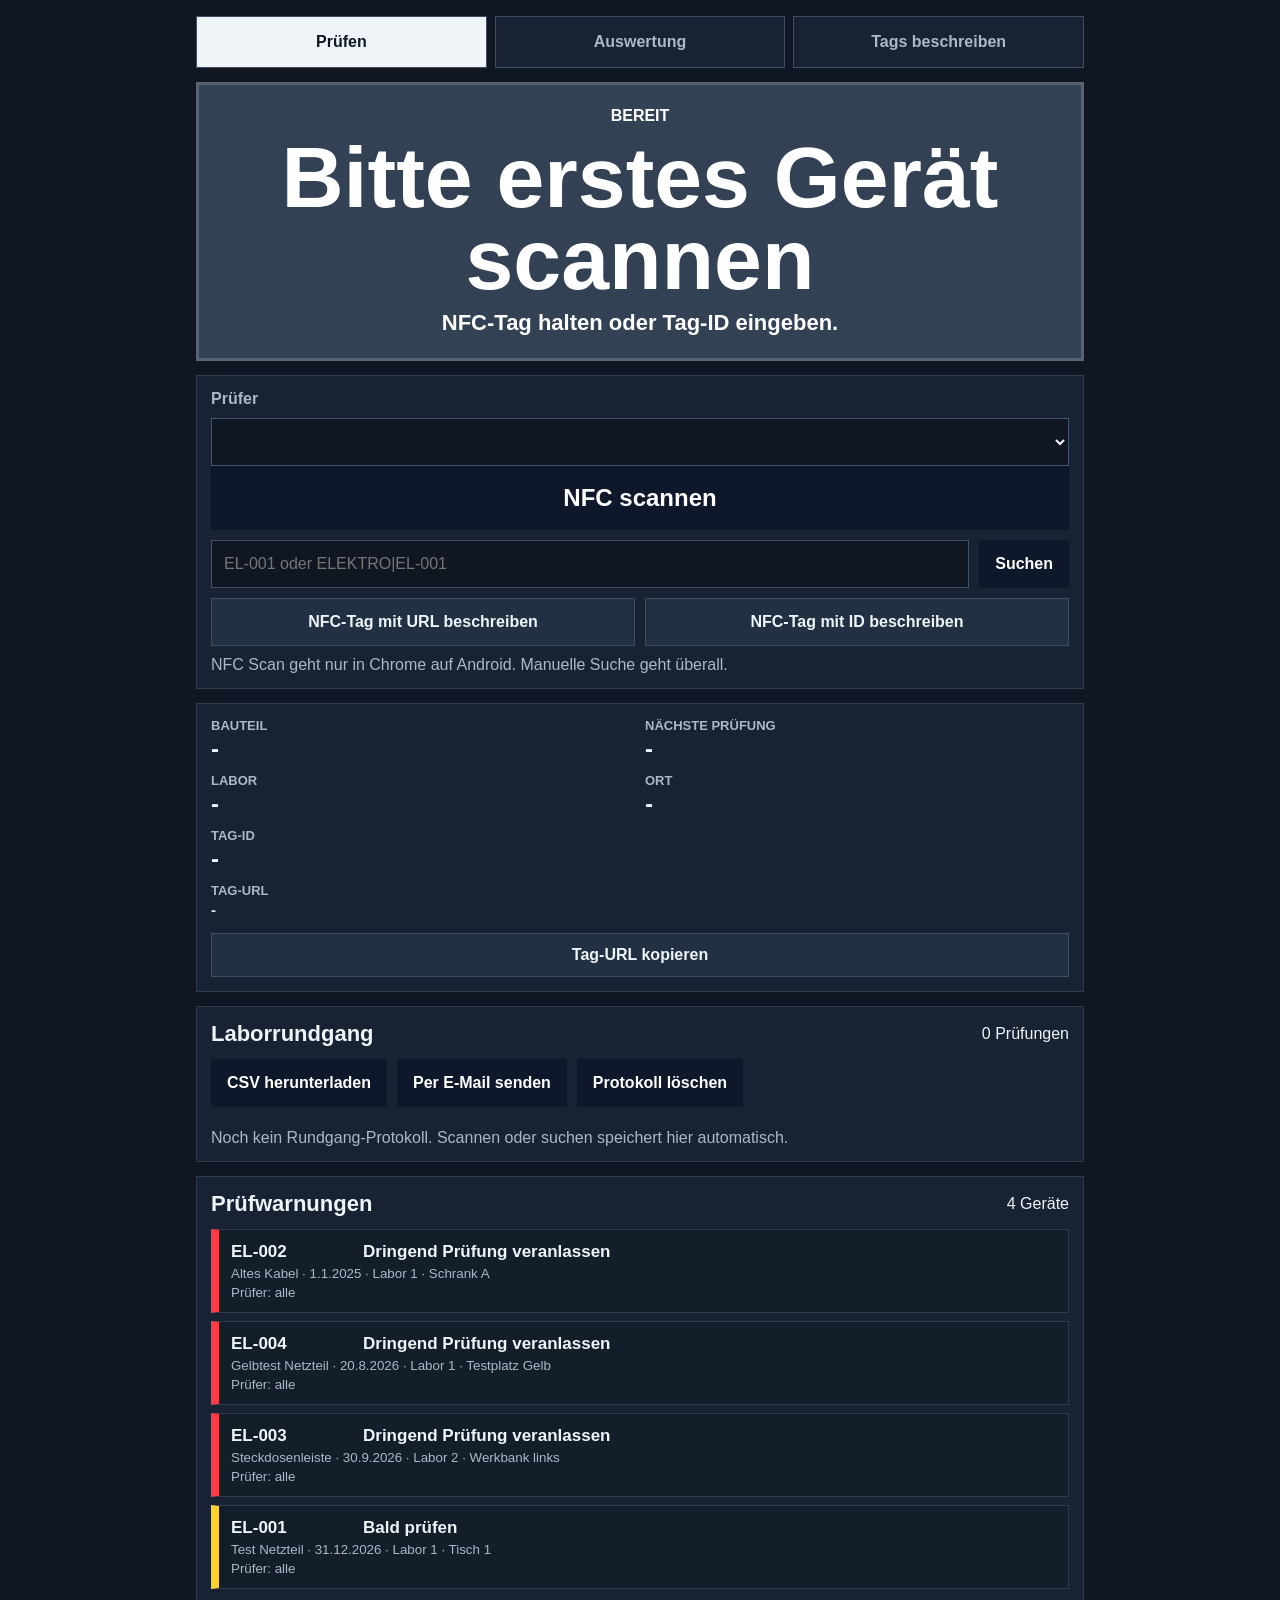
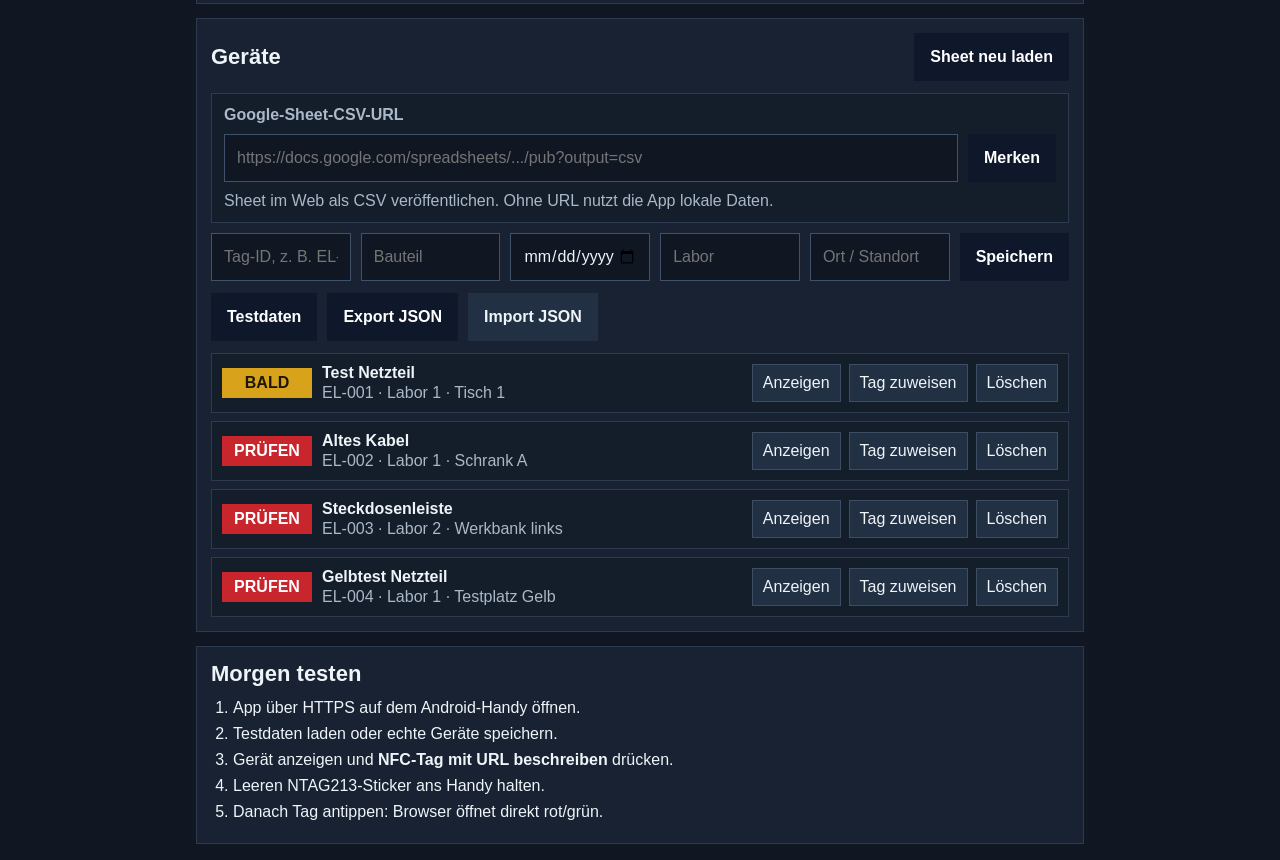
==== standalone.html @ 8f12534a "Use current walk log in report tab" ====
<!doctype html>
<html lang="de">
  <head>
    <meta charset="utf-8" />
    <meta name="viewport" content="width=device-width, initial-scale=1" />
    <meta name="theme-color" content="#0f172a" />
    <title>DGUV NFC Check</title>
    <link rel="manifest" href="manifest.webmanifest" />
    <style>
:root {
  color-scheme: light dark;
  font-family: Arial, Helvetica, sans-serif;
  background: #101722;
  color: #eef4f8;
}

* {
  box-sizing: border-box;
}

body {
  margin: 0;
  min-height: 100vh;
  background: #101722;
}

.mode-tabs {
  display: grid;
  grid-template-columns: repeat(3, minmax(0, 1fr));
  gap: 8px;
  margin-bottom: 14px;
}

.mode-tabs button {
  min-height: 52px;
  border: 1px solid #3d4d63;
  background: #182232;
  color: #aab8c8;
  font-weight: 800;
}

.mode-tabs button.active {
  background: #eef4f8;
  color: #101722;
}

.view-hidden {
  display: none !important;
}

button,
input,
select,
label {
  font: inherit;
}

label {
  display: grid;
  gap: 6px;
  color: #aab8c8;
  font-weight: 800;
}

.app-shell {
  width: min(920px, 100%);
  margin: 0 auto;
  padding: 16px;
}

.status-panel {
  min-height: 210px;
  display: flex;
  flex-direction: column;
  justify-content: center;
  align-items: center;
  text-align: center;
  padding: 22px;
  border: 3px solid rgba(255, 255, 255, 0.18);
  background: #334155;
  color: white;
}

.status-panel.valid {
  background: linear-gradient(135deg, #0b7f37 0%, #13b85a 52%, #83f28f 100%);
}

.status-panel.invalid {
  background: linear-gradient(135deg, #8f1118 0%, #d9232e 55%, #ff6b4a 100%);
}

.status-panel.soon {
  background: linear-gradient(135deg, #b98000 0%, #ffd12d 58%, #fff176 100%);
  color: #1f1600;
}

.status-panel.unknown {
  background: linear-gradient(135deg, #ff1493 0%, #ff4fd8 52%, #ffb3f1 100%);
  color: #260014;
}

.status-kicker {
  font-size: 16px;
  text-transform: uppercase;
  font-weight: 700;
  max-width: 100%;
  overflow-wrap: anywhere;
}

h1 {
  margin: 12px 0 10px;
  font-size: clamp(42px, 12vw, 86px);
  line-height: 0.95;
  letter-spacing: 0;
}

.status-panel p {
  margin: 0;
  display: flex;
  flex-direction: column;
  gap: 4px;
  font-size: 22px;
  font-weight: 700;
  max-width: 100%;
  overflow-wrap: anywhere;
}

.controls,
.details,
.inventory,
.writer-page,
.report-page,
.warnings,
.walklog,
.tomorrow {
  margin-top: 14px;
  padding: 14px;
  background: #182232;
  color: #eef4f8;
  border: 1px solid #2d3b4f;
}

.primary,
form button,
.manual-search button,
.data-actions button,
.section-title button {
  min-height: 48px;
  border: 0;
  background: #0f172a;
  color: white;
  font-weight: 700;
  padding: 0 16px;
}

.primary {
  width: 100%;
  min-height: 64px;
  font-size: 24px;
}

.manual-search,
.write-actions,
.inspector-field,
form {
  display: grid;
  gap: 10px;
  margin-top: 10px;
}

.inspector-field {
  margin-top: 0;
}

.manual-search {
  grid-template-columns: 1fr auto;
}

.write-actions {
  grid-template-columns: repeat(2, minmax(0, 1fr));
}

.write-actions button {
  min-height: 48px;
  border: 1px solid #3d4d63;
  background: #223044;
  color: #eef4f8;
  font-weight: 700;
  padding: 0 12px;
}

input,
select {
  width: 100%;
  min-height: 48px;
  border: 1px solid #40516a;
  padding: 0 12px;
  background: #101722;
  color: #eef4f8;
}

textarea {
  width: 100%;
  min-height: 260px;
  border: 1px solid #3d4d63;
  background: #0f172a;
  color: #eef4f8;
  padding: 12px;
  font: 14px Consolas, monospace;
  resize: vertical;
}

.report-summary {
  display: grid;
  grid-template-columns: repeat(5, minmax(0, 1fr));
  gap: 10px;
  margin-top: 14px;
}

.report-card {
  padding: 12px;
  border: 1px solid #2d3b4f;
  background: #141d2a;
  color: #eef4f8;
}

.report-card strong {
  display: block;
  margin-top: 4px;
  font-size: 32px;
}

.report-card.valid {
  border-left: 8px solid #16a34a;
}

.report-card.soon {
  border-left: 8px solid #ffd12d;
}

.report-card.invalid {
  border-left: 8px solid #ff3b45;
}

.report-card.unknown {
  border-left: 8px solid #ff1493;
}

.report-table-wrap {
  max-width: 100%;
  overflow-x: auto;
  margin-top: 14px;
}

.report-table {
  width: 100%;
  border-collapse: collapse;
  min-width: 980px;
  background: #eef4f8;
  color: #101722;
}

.report-table th,
.report-table td {
  padding: 8px;
  border: 1px solid #cbd5e1;
  text-align: left;
  vertical-align: top;
}

.report-table th {
  background: #0f172a;
  color: white;
}

.hint {
  margin: 10px 0 0;
  color: #aab8c8;
}

dl {
  display: grid;
  grid-template-columns: repeat(2, minmax(0, 1fr));
  gap: 10px;
  margin: 0;
}

dl .wide {
  grid-column: 1 / -1;
}

dt {
  color: #aab8c8;
  font-size: 13px;
  font-weight: 700;
  text-transform: uppercase;
}

dd {
  margin: 2px 0 0;
  font-size: 24px;
  font-weight: 700;
  overflow-wrap: anywhere;
}

.url-value {
  font-size: 15px;
  line-height: 1.35;
  font-weight: 700;
  color: #dce8f3;
}

.copy-url {
  width: 100%;
  min-height: 44px;
  margin-top: 12px;
  border: 1px solid #3d4d63;
  background: #223044;
  color: #eef4f8;
  font-weight: 700;
}

.section-title,
.data-actions {
  display: flex;
  align-items: center;
  justify-content: space-between;
  gap: 10px;
}

.sheet-config {
  margin-top: 12px;
  padding: 12px;
  border: 1px solid #2d3b4f;
  background: #141d2a;
}

.sheet-config label {
  display: block;
  font-weight: 700;
}

h2 {
  margin: 0;
  font-size: 22px;
}

form {
  grid-template-columns: repeat(5, minmax(0, 1fr)) auto;
}

.writer-form {
  grid-template-columns: repeat(2, minmax(0, 1fr));
}

.writer-submit {
  grid-column: 1 / -1;
}

.prepared-card {
  margin-top: 12px;
  padding: 12px;
  border: 1px solid #2d3b4f;
  background: #141d2a;
}

.prepared-card dd {
  font-size: 17px;
  line-height: 1.35;
}

.data-actions {
  margin-top: 12px;
  justify-content: flex-start;
}

.import-label {
  min-height: 48px;
  display: inline-flex;
  align-items: center;
  padding: 0 16px;
  background: #223044;
  color: #eef4f8;
  font-weight: 700;
}

.import-label input {
  display: none;
}

.device-list {
  margin-top: 12px;
  display: grid;
  gap: 8px;
}

.walklog-list {
  margin-top: 12px;
  display: grid;
  gap: 8px;
}

.warning-list {
  margin-top: 12px;
  display: grid;
  gap: 8px;
}

.warning-row {
  width: 100%;
  display: grid;
  grid-template-columns: 120px 1fr;
  gap: 4px 12px;
  text-align: left;
  padding: 12px;
  border: 1px solid #2d3b4f;
  border-left: 8px solid #3d4d63;
  background: #141d2a;
  color: #eef4f8;
}

.warning-row.invalid {
  border-left-color: #ff3b45;
}

.warning-row.soon {
  border-left-color: #ffd12d;
}

.warning-row.unknown {
  border-left-color: #ff1493;
}

.warning-row strong,
.warning-row span {
  font-size: 17px;
  font-weight: 800;
}

.warning-row small {
  grid-column: 1 / -1;
  color: #aab8c8;
  overflow-wrap: anywhere;
}

.walklog-row {
  display: grid;
  grid-template-columns: 120px 1fr;
  gap: 4px 12px;
  padding: 10px;
  border: 1px solid #2d3b4f;
  background: #141d2a;
}

.walklog-row strong,
.walklog-row span {
  font-size: 17px;
  font-weight: 800;
}

.walklog-row small {
  color: #aab8c8;
  overflow-wrap: anywhere;
}

.tomorrow ol {
  margin: 12px 0 0;
  padding-left: 22px;
}

.tomorrow li {
  margin: 8px 0;
}

.device-row {
  display: grid;
  grid-template-columns: 90px 1fr auto;
  gap: 10px;
  align-items: center;
  padding: 10px;
  border: 1px solid #2d3b4f;
  background: #141d2a;
}

.badge {
  padding: 6px 8px;
  color: white;
  font-weight: 700;
  text-align: center;
}

.badge.valid {
  background: #0b8f46;
}

.badge.invalid {
  background: #c9252d;
}

.badge.soon {
  background: #d9a21b;
  color: #1f1600;
}

.badge.unknown {
  background: #ff1493;
  color: #260014;
}

.row-main strong,
.row-main span {
  display: block;
}

.row-main span {
  color: #aab8c8;
  margin-top: 2px;
}

.row-actions {
  display: flex;
  gap: 8px;
}

.row-actions button {
  min-height: 38px;
  padding: 0 10px;
  border: 1px solid #3d4d63;
  background: #223044;
  color: #eef4f8;
}

@media (max-width: 720px) {
  .app-shell {
    padding: 10px;
  }

  .manual-search,
  .write-actions,
  form,
  .writer-form,
  dl,
  .warning-row,
  .walklog-row,
  .device-row {
    grid-template-columns: 1fr;
  }

  .status-panel {
    min-height: 190px;
  }

  dd {
    font-size: 21px;
  }

  .row-actions {
    justify-content: stretch;
  }

  .row-actions button {
    flex: 1;
  }
}

</style>
  </head>
  <body>
    <main class="app-shell">
      <nav class="mode-tabs" aria-label="Modus">
        <button class="active" id="checkModeButton" type="button">Prüfen</button>
        <button id="reportModeButton" type="button">Auswertung</button>
        <button id="writeModeButton" type="button">Tags beschreiben</button>
      </nav>

      <section class="report-page view-hidden" id="reportPage" aria-label="Rundgang auswerten">
        <div class="section-title">
          <h2>Rundgang auswerten</h2>
          <span id="reportCount">0 Einträge</span>
        </div>
        <label>
          Mailinhalt einfügen (optional)
          <textarea id="reportInput" placeholder="Mailinhalt aus dem DGUV Tool hier einfügen..."></textarea>
        </label>
        <div class="data-actions">
          <button id="reportUseCurrentButton" type="button">Aktuellen Rundgang übernehmen</button>
          <button id="reportAnalyzeButton" type="button">Auswerten</button>
          <button id="reportResetButton" type="button">Neuer Rundgang</button>
          <button id="reportMailButton" type="button">Bericht per E-Mail</button>
          <button id="reportHtmlButton" type="button">Bericht für Teams herunterladen</button>
          <button id="reportCsvButton" type="button">CSV herunterladen</button>
        </div>
        <div class="report-summary" id="reportSummary">
          <div class="report-card valid"><span>Geprüft und iO</span><strong id="reportOk">0</strong></div>
          <div class="report-card soon"><span>Bald prüfen</span><strong id="reportSoon">0</strong></div>
          <div class="report-card invalid"><span>Dringend Prüfung veranlassen</span><strong id="reportBad">0</strong></div>
          <div class="report-card unknown"><span>Unbekannt</span><strong id="reportUnknown">0</strong></div>
          <div class="report-card total"><span>Gesamt</span><strong id="reportTotal">0</strong></div>
        </div>
        <div class="report-table-wrap">
          <table class="report-table">
            <thead>
              <tr>
                <th>Zeit</th>
                <th>Prüfer</th>
                <th>Quelle</th>
                <th>Tag-ID</th>
                <th>Ergebnis</th>
                <th>Gerätename</th>
                <th>Fälligkeitsdatum</th>
                <th>Labor</th>
                <th>Ort</th>
              </tr>
            </thead>
            <tbody id="reportRows"></tbody>
          </table>
        </div>
      </section>

      <section class="writer-page view-hidden" id="writerPage" aria-label="Tags beschreiben">
        <div class="section-title">
          <h2>Tags beschreiben</h2>
          <span id="writerCounter">Bereit</span>
        </div>
        <form class="writer-form" id="writerForm">
          <label>
            Prüfer
            <select id="writerInspector">
              <option value="Peschel">Peschel</option>
              <option value="Kittelmann">Kittelmann</option>
            </select>
          </label>
          <label>
            Fälligkeitsdatum
            <input id="writerDueDate" type="date" />
          </label>
          <label>
            Prüfdatum
            <input id="writerCheckDate" type="date" />
          </label>
          <label>
            Labor
            <input id="writerLab" placeholder="Labor 1" required />
          </label>
          <label>
            Ort / Standort
            <input id="writerPlace" placeholder="Tisch 1" required />
          </label>
          <label>
            Tag-ID
            <input id="writerTag" placeholder="EL-005" required />
          </label>
          <label>
            Bauteil
            <input id="writerPart" placeholder="Gerätename" required />
          </label>
          <button class="primary writer-submit" id="writePreparedButton" type="submit">Gerät speichern und NFC schreiben</button>
        </form>
        <div class="write-actions">
          <button id="connectUsbButton" type="button">USB-NFC verbinden</button>
          <button id="savePreparedButton" type="button">Nur Gerät speichern</button>
          <button id="nextPreparedButton" type="button">Nächstes Gerät</button>
        </div>
        <div class="prepared-card">
          <dt>Wird geschrieben</dt>
          <dd id="writerPreview">-</dd>
        </div>
        <p class="hint" id="writerHint">Wiederkehrende Felder bleiben gespeichert. Nach dem Schreiben wird die Tag-ID hochgezählt und das Bauteil geleert.</p>
      </section>

      <section class="status-panel unknown check-view" id="statusPanel">
        <div class="status-kicker" id="statusKicker">Bereit</div>
        <h1 id="statusText">DGUV NFC Check</h1>
        <p id="statusSubline">NFC scannen oder Tag-ID eingeben.</p>
      </section>

      <section class="controls check-view" aria-label="Scan und Suche">
        <label class="inspector-field" for="inspectorInput">
          Prüfer
          <select id="inspectorInput">
            <option value="Peschel">Peschel</option>
            <option value="Kittelmann">Kittelmann</option>
          </select>
        </label>
        <button class="primary" id="scanButton" type="button">NFC scannen</button>
        <div class="manual-search">
          <input id="tagInput" autocomplete="off" placeholder="EL-001 oder ELEKTRO|EL-001" />
          <button id="searchButton" type="button">Suchen</button>
        </div>
        <div class="write-actions">
          <button id="writeUrlButton" type="button">NFC-Tag mit URL beschreiben</button>
          <button id="writeTextButton" type="button">NFC-Tag mit ID beschreiben</button>
        </div>
        <p class="hint" id="nfcHint">Android Chrome benötigt HTTPS und aktiviertes NFC.</p>
      </section>

      <section class="details check-view" aria-label="Gerätedaten">
        <dl>
          <div>
            <dt>Bauteil</dt>
            <dd id="partValue">-</dd>
          </div>
          <div>
            <dt>Nächste Prüfung</dt>
            <dd id="dateValue">-</dd>
          </div>
          <div>
            <dt>Labor</dt>
            <dd id="labValue">-</dd>
          </div>
          <div>
            <dt>Ort</dt>
            <dd id="placeValue">-</dd>
          </div>
          <div>
            <dt>Tag-ID</dt>
            <dd id="tagValue">-</dd>
          </div>
          <div class="wide">
            <dt>Tag-URL</dt>
            <dd class="url-value" id="urlValue">-</dd>
          </div>
        </dl>
        <button class="copy-url" id="copyUrlButton" type="button">Tag-URL kopieren</button>
      </section>

      <section class="walklog check-view" aria-label="Laborrundgang Protokoll">
        <div class="section-title">
          <h2>Laborrundgang</h2>
          <span id="walkLogCount">0 Prüfungen</span>
        </div>
        <div class="data-actions">
          <button id="downloadLogButton" type="button">CSV herunterladen</button>
          <button id="emailLogButton" type="button">Per E-Mail senden</button>
          <button id="clearLogButton" type="button">Protokoll löschen</button>
        </div>
        <div class="walklog-list" id="walkLogList"></div>
      </section>

      <section class="warnings check-view" aria-label="Prüfwarnungen">
        <div class="section-title">
          <h2>Prüfwarnungen</h2>
          <span id="warningCount">0 Geräte</span>
        </div>
        <div class="warning-list" id="warningList"></div>
      </section>

      <section class="inventory check-view" aria-label="Geräte verwalten">
        <div class="section-title">
          <h2>Geräte</h2>
          <button id="reloadSheetButton" type="button">Sheet neu laden</button>
        </div>
        <div class="sheet-config">
          <label for="sheetUrlInput">Google-Sheet-CSV-URL</label>
          <div class="manual-search">
            <input id="sheetUrlInput" placeholder="https://docs.google.com/spreadsheets/.../pub?output=csv" />
            <button id="saveSheetUrlButton" type="button">Merken</button>
          </div>
          <p class="hint">Sheet im Web als CSV veröffentlichen. Ohne URL nutzt die App lokale Daten.</p>
        </div>
        <form id="deviceForm">
          <input id="formTag" placeholder="Tag-ID, z. B. EL-003" required />
          <input id="formPart" placeholder="Bauteil" required />
          <input id="formDate" type="date" required />
          <input id="formLab" placeholder="Labor" required />
          <input id="formPlace" placeholder="Ort / Standort" required />
          <button type="submit">Speichern</button>
        </form>
        <div class="data-actions">
          <button id="addDemoButton" type="button">Testdaten</button>
          <button id="exportButton" type="button">Export JSON</button>
          <label class="import-label">
            Import JSON
            <input id="importInput" type="file" accept="application/json" />
          </label>
        </div>
        <div class="device-list" id="deviceList"></div>
      </section>

      <section class="tomorrow check-view" aria-label="Morgen testen">
        <h2>Morgen testen</h2>
        <ol>
          <li>App über HTTPS auf dem Android-Handy öffnen.</li>
          <li>Testdaten laden oder echte Geräte speichern.</li>
          <li>Gerät anzeigen und <strong>NFC-Tag mit URL beschreiben</strong> drücken.</li>
          <li>Leeren NTAG213-Sticker ans Handy halten.</li>
          <li>Danach Tag antippen: Browser öffnet direkt rot/grün.</li>
        </ol>
      </section>
    </main>
    <script>
const STORAGE_KEY = "dguv-nfc-devices-v1";
const SHEET_URL_KEY = "dguv-nfc-sheet-url-v1";
const WALK_LOG_KEY = "dguv-nfc-walk-log-v1";
const INSPECTOR_KEY = "dguv-nfc-inspector-v1";
const WRITER_KEY = "dguv-nfc-writer-v1";
const PUBLIC_APP_URL = "https://peschii.github.io/dguv-nfc-check/";
const DEFAULT_DEVICES = [
  { tagId: "EL-001", part: "Test Netzteil", nextCheck: "2026-12-31", lab: "Labor 1", place: "Tisch 1" },
  { tagId: "EL-002", part: "Altes Kabel", nextCheck: "2025-01-01", lab: "Labor 1", place: "Schrank A" },
  { tagId: "EL-003", part: "Steckdosenleiste", nextCheck: "2026-09-30", lab: "Labor 2", place: "Werkbank links" },
  { tagId: "EL-004", part: "Gelbtest Netzteil", nextCheck: "2026-08-20", lab: "Labor 1", place: "Testplatz Gelb" },
];

const state = {
  devices: loadDevices(),
  walkLog: loadWalkLog(),
  currentTag: "",
  currentInput: "",
  writerCount: 0,
};

const els = {
  checkModeButton: document.getElementById("checkModeButton"),
  writeModeButton: document.getElementById("writeModeButton"),
  reportModeButton: document.getElementById("reportModeButton"),
  writerPage: document.getElementById("writerPage"),
  reportPage: document.getElementById("reportPage"),
  checkViews: document.querySelectorAll(".check-view"),
  statusPanel: document.getElementById("statusPanel"),
  statusKicker: document.getElementById("statusKicker"),
  statusText: document.getElementById("statusText"),
  statusSubline: document.getElementById("statusSubline"),
  scanButton: document.getElementById("scanButton"),
  inspectorInput: document.getElementById("inspectorInput"),
  writeUrlButton: document.getElementById("writeUrlButton"),
  writeTextButton: document.getElementById("writeTextButton"),
  searchButton: document.getElementById("searchButton"),
  tagInput: document.getElementById("tagInput"),
  nfcHint: document.getElementById("nfcHint"),
  partValue: document.getElementById("partValue"),
  dateValue: document.getElementById("dateValue"),
  labValue: document.getElementById("labValue"),
  placeValue: document.getElementById("placeValue"),
  tagValue: document.getElementById("tagValue"),
  urlValue: document.getElementById("urlValue"),
  copyUrlButton: document.getElementById("copyUrlButton"),
  form: document.getElementById("deviceForm"),
  formTag: document.getElementById("formTag"),
  formPart: document.getElementById("formPart"),
  formDate: document.getElementById("formDate"),
  formLab: document.getElementById("formLab"),
  formPlace: document.getElementById("formPlace"),
  sheetUrlInput: document.getElementById("sheetUrlInput"),
  saveSheetUrlButton: document.getElementById("saveSheetUrlButton"),
  reloadSheetButton: document.getElementById("reloadSheetButton"),
  addDemoButton: document.getElementById("addDemoButton"),
  exportButton: document.getElementById("exportButton"),
  importInput: document.getElementById("importInput"),
  deviceList: document.getElementById("deviceList"),
  warningCount: document.getElementById("warningCount"),
  warningList: document.getElementById("warningList"),
  walkLogCount: document.getElementById("walkLogCount"),
  walkLogList: document.getElementById("walkLogList"),
  downloadLogButton: document.getElementById("downloadLogButton"),
  emailLogButton: document.getElementById("emailLogButton"),
  clearLogButton: document.getElementById("clearLogButton"),
  reportInput: document.getElementById("reportInput"),
  reportUseCurrentButton: document.getElementById("reportUseCurrentButton"),
  reportAnalyzeButton: document.getElementById("reportAnalyzeButton"),
  reportResetButton: document.getElementById("reportResetButton"),
  reportMailButton: document.getElementById("reportMailButton"),
  reportHtmlButton: document.getElementById("reportHtmlButton"),
  reportCsvButton: document.getElementById("reportCsvButton"),
  reportCount: document.getElementById("reportCount"),
  reportOk: document.getElementById("reportOk"),
  reportSoon: document.getElementById("reportSoon"),
  reportBad: document.getElementById("reportBad"),
  reportUnknown: document.getElementById("reportUnknown"),
  reportTotal: document.getElementById("reportTotal"),
  reportRows: document.getElementById("reportRows"),
  writerForm: document.getElementById("writerForm"),
  writerInspector: document.getElementById("writerInspector"),
  writerDueDate: document.getElementById("writerDueDate"),
  writerCheckDate: document.getElementById("writerCheckDate"),
  writerLab: document.getElementById("writerLab"),
  writerPlace: document.getElementById("writerPlace"),
  writerTag: document.getElementById("writerTag"),
  writerPart: document.getElementById("writerPart"),
  connectUsbButton: document.getElementById("connectUsbButton"),
  writePreparedButton: document.getElementById("writePreparedButton"),
  savePreparedButton: document.getElementById("savePreparedButton"),
  nextPreparedButton: document.getElementById("nextPreparedButton"),
  writerCounter: document.getElementById("writerCounter"),
  writerPreview: document.getElementById("writerPreview"),
  writerHint: document.getElementById("writerHint"),
};

let serialPort = null;
let serialReader = null;
let serialWriter = null;
let usbWriterMode = '';
let pcscPollTimer = null;
let lastPcscUid = '';
let lastPcscData = '';
let pcscPollBusy = false;
let reportRows = [];

init();

function init() {
  els.sheetUrlInput.value = localStorage.getItem(SHEET_URL_KEY) || "";
  els.inspectorInput.value = localStorage.getItem(INSPECTOR_KEY) || "";
  loadWriterDefaults();

  if (!("NDEFReader" in window)) {
    els.nfcHint.textContent = "NFC Scan geht nur in Chrome auf Android. Manuelle Suche geht überall.";
    els.scanButton.disabled = true;
    els.writeUrlButton.disabled = true;
    els.writeTextButton.disabled = true;
  }

  if (!('serial' in navigator)) {
    els.writerHint.textContent = 'Am PC zuerst lokalen USB-Writer versuchen. WebSerial ist hier nicht verfügbar.';
  }

  const idFromUrl = new URLSearchParams(location.search).get("id");
  if (idFromUrl) {
    findAndShow(location.href, "NFC-Tag");
  } else {
    showStart();
  }

  initLocalPcscAutoDetect();

  els.scanButton.addEventListener("click", scanNfc);
  els.checkModeButton.addEventListener("click", () => setMode("check"));
  els.writeModeButton.addEventListener("click", () => setMode("write"));
  els.reportModeButton.addEventListener("click", () => setMode("report"));
  els.writeUrlButton.addEventListener("click", () => writeNfc("url"));
  els.writeTextButton.addEventListener("click", () => writeNfc("text"));
  els.copyUrlButton.addEventListener("click", copyCurrentUrl);
  els.searchButton.addEventListener("click", () => findAndShow(els.tagInput.value));
  els.inspectorInput.addEventListener("input", () => {
    localStorage.setItem(INSPECTOR_KEY, els.inspectorInput.value.trim());
    renderWarnings();
  });
  els.tagInput.addEventListener("keydown", (event) => {
    if (event.key === "Enter") findAndShow(els.tagInput.value);
  });
  els.form.addEventListener("submit", saveDeviceFromForm);
  els.saveSheetUrlButton.addEventListener("click", saveSheetUrl);
  els.reloadSheetButton.addEventListener("click", loadFromSheet);
  els.addDemoButton.addEventListener("click", addDemoData);
  els.exportButton.addEventListener("click", exportJson);
  els.importInput.addEventListener("change", importJson);
  els.downloadLogButton.addEventListener("click", downloadWalkLog);
  els.emailLogButton.addEventListener("click", emailWalkLog);
  els.clearLogButton.addEventListener("click", clearWalkLog);
  els.reportUseCurrentButton.addEventListener("click", useCurrentWalkLogForReport);
  els.reportAnalyzeButton.addEventListener("click", analyzeReportInput);
  els.reportInput.addEventListener("input", analyzeReportInput);
  els.reportResetButton.addEventListener("click", resetWalkAndReport);
  els.reportMailButton.addEventListener("click", emailReport);
  els.reportHtmlButton.addEventListener("click", downloadReportHtml);
  els.reportCsvButton.addEventListener("click", downloadReportCsv);
  els.connectUsbButton.addEventListener("click", connectUsbNfc);
  els.writerForm.addEventListener("submit", writePreparedTag);
  els.savePreparedButton.addEventListener("click", () => savePreparedDevice(true));
  els.nextPreparedButton.addEventListener("click", nextPreparedDevice);
  els.writerDueDate.addEventListener("input", () => syncWriterDateChoice("due"));
  els.writerCheckDate.addEventListener("input", () => syncWriterDateChoice("checked"));
  [els.writerInspector, els.writerDueDate, els.writerCheckDate, els.writerLab, els.writerPlace, els.writerTag, els.writerPart].forEach((input) => {
    input.addEventListener("input", () => {
      saveWriterDefaults();
      renderWriterPreview();
    });
  });
  renderList();
  renderWalkLog();
  renderWarnings();
  renderWriterPreview();

  if (els.sheetUrlInput.value) {
    loadFromSheet();
  }
}

function setMode(mode) {
  const writing = mode === "write";
  const reporting = mode === "report";
  els.writerPage.classList.toggle("view-hidden", !writing);
  els.reportPage.classList.toggle("view-hidden", !reporting);
  els.checkViews.forEach((section) => section.classList.toggle("view-hidden", writing || reporting));
  els.writeModeButton.classList.toggle("active", writing);
  els.reportModeButton.classList.toggle("active", reporting);
  els.checkModeButton.classList.toggle("active", !writing && !reporting);
  if (writing) els.writerPart.focus();
  if (reporting) useCurrentWalkLogForReport();
}

function saveSheetUrl() {
  const url = els.sheetUrlInput.value.trim();
  if (!url) {
    localStorage.removeItem(SHEET_URL_KEY);
    els.nfcHint.textContent = "Sheet-URL entfernt. App nutzt lokale Daten.";
    return;
  }
  localStorage.setItem(SHEET_URL_KEY, url);
  els.nfcHint.textContent = "Sheet-URL gespeichert.";
  loadFromSheet();
}

async function loadFromSheet() {
  const url = els.sheetUrlInput.value.trim() || localStorage.getItem(SHEET_URL_KEY) || "";
  if (!url) {
    els.nfcHint.textContent = "Keine Sheet-URL eingetragen.";
    return;
  }

  try {
    const response = await fetch(url, { cache: "no-store" });
    if (!response.ok) throw new Error(`HTTP ${response.status}`);
    const csv = await response.text();
    const devices = parseDevicesCsv(csv);
    if (!devices.length) throw new Error("Keine gültigen Geräte im Sheet gefunden.");
    state.devices = devices;
    persist();
    renderList();
    renderWarnings();
    if (state.currentTag) {
      findAndShow(state.currentInput || state.currentTag, "Anzeige", false);
    } else {
      showStart();
    }
    els.nfcHint.textContent = `Sheet geladen: ${devices.length} Geräte.`;
  } catch (error) {
    showUnknown("Sheet-Fehler", "Nicht geladen", error.message || "CSV konnte nicht gelesen werden.");
  }
}

async function copyCurrentUrl() {
  const tag = normalizeTag(state.currentTag || els.tagInput.value);
  if (!tag) {
    showUnknown("Keine ID", "Tag-ID fehlt", "Erst Gerät anzeigen oder ID eingeben.");
    return;
  }
  const url = buildDeviceUrl(tag, getCurrentDevice(tag));
  try {
    await navigator.clipboard.writeText(url);
    els.nfcHint.textContent = `Tag-URL kopiert: ${url}`;
  } catch {
    els.urlValue.textContent = url;
    els.nfcHint.textContent = "Kopieren blockiert. URL steht im Feld Tag-URL.";
  }
}

async function writeNfc(mode) {
  if (!("NDEFReader" in window)) {
    showUnknown("Kein NFC", "Nicht unterstützt", "Bitte Chrome auf Android verwenden.");
    return;
  }

  const tag = normalizeTag(state.currentTag || els.tagInput.value);
  if (!tag) {
    showUnknown("Keine ID", "Tag-ID fehlt", "Erst Gerät anzeigen oder ID eingeben.");
    return;
  }

  const payload =
    mode === "url"
      ? buildDeviceUrl(tag, getCurrentDevice(tag))
      : `ELEKTRO|${tag}`;

  try {
    const writer = new NDEFReader();
    await writer.write({
      records: [
        mode === "url"
          ? { recordType: "url", data: payload }
          : { recordType: "text", data: payload },
      ],
    });
    els.nfcHint.textContent = `NFC-Tag geschrieben: ${payload}`;
  } catch (error) {
    showUnknown("Schreiben fehlgeschlagen", "NFC-Fehler", error.message || "Tag konnte nicht beschrieben werden.");
  }
}

async function writePreparedTag(event) {
  event.preventDefault();
  const device = savePreparedDevice(false);
  if (!device) return;

  if (usbWriterMode === 'pcsc' || serialPort) {
    await writePreparedTagUsb(device);
    return;
  }

  if (!("NDEFReader" in window)) {
    els.writerHint.textContent = "Kein USB-NFC verbunden. Gerät wurde gespeichert.";
    return;
  }

  try {
    const writer = new NDEFReader();
    const payload = buildDeviceUrl(device.tagId, device);
    await writer.write({ records: [{ recordType: "url", data: payload }] });
    state.writerCount += 1;
    els.writerCounter.textContent = `${state.writerCount} geschrieben`;
    els.writerHint.textContent = `NFC geschrieben: ${payload}`;
    nextPreparedDevice();
  } catch (error) {
    els.writerHint.textContent = error.message || "NFC konnte nicht beschrieben werden.";
  }
}

async function initLocalPcscAutoDetect() {
  const localPcsc = await tryConnectLocalPcsc();
  if (localPcsc) {
    els.nfcHint.textContent = "USB-NFC Auto-Erkennung aktiv. Tag einfach auflegen.";
  }
}

async function connectUsbNfc() {
  usbWriterMode = "";

  const localPcsc = await tryConnectLocalPcsc();
  if (localPcsc) return;

  if (!("serial" in navigator)) {
    els.writerHint.textContent = "Kein lokaler PC/SC-Writer erreichbar. WebSerial geht nur in Chrome/Edge am PC.";
    return;
  }

  try {
    serialPort = await navigator.serial.requestPort();
    await serialPort.open({ baudRate: 115200 });
    serialReader = serialPort.readable.getReader();
    serialWriter = serialPort.writable.getWriter();
    await pn532Wakeup();
    await pn532Command([0x14, 0x01, 0x14, 0x01]);
    usbWriterMode = "pn532";
    els.connectUsbButton.textContent = "USB-NFC verbunden";
    els.writerHint.textContent = "PN532 verbunden. Tag auflegen und schreiben.";
  } catch (error) {
    serialPort = null;
    usbWriterMode = "";
    els.writerHint.textContent = error.message || "USB-NFC konnte nicht verbunden werden.";
  }
}

async function tryConnectLocalPcsc() {
  try {
    const response = await fetch("/api/nfc/list?ts=" + Date.now(), { cache: "no-store" });
    const data = await response.json();
    if (!response.ok || !data.ok) throw new Error(data.error || "Kein lokaler NFC-Writer erreichbar.");
    usbWriterMode = "pcsc";
    serialPort = null;
    const reader = Array.isArray(data.readers) && data.readers.length ? data.readers[0] : "PC/SC Reader";
    els.connectUsbButton.textContent = "USB-NFC lokal verbunden";
    els.writerHint.textContent = `Lokaler NFC-Writer bereit: ${reader}. Tag auflegen und schreiben.`;
    startLocalPcscPolling();
    return true;
  } catch {
    return false;
  }
}

function startLocalPcscPolling() {
  if (pcscPollTimer) clearInterval(pcscPollTimer);
  lastPcscUid = "";
  lastPcscData = "";
  els.writerCounter.textContent = "Warte auf Tag";
  pcscPollTimer = setInterval(checkLocalPcscTag, 900);
  checkLocalPcscTag();
}

async function checkLocalPcscTag() {
  if (usbWriterMode !== "pcsc" || pcscPollBusy) return;
  pcscPollBusy = true;
  try {
    const response = await fetch("/api/nfc/read?ts=" + Date.now(), { cache: "no-store" });
    const data = await response.json();
    if (!response.ok || !data.ok) throw new Error(data.error || "Kein Tag erkannt.");
    const uid = data.uid || "ohne UID";
    const raw = String(data.data || "").trim();
    const tag = normalizeTag(raw);
    const known = raw ? ` · Inhalt: ${raw}` : " · leer oder nicht lesbar";
    const changed = uid !== lastPcscUid || raw !== lastPcscData;
    lastPcscUid = uid;
    lastPcscData = raw;
    els.writerCounter.textContent = "Tag erkannt";
    const message = tag
      ? `Tag erkannt: ${tag} · ${uid}. Daten wurden automatisch geladen.`
      : `Tag erkannt: ${uid}${known}. Neuer/leer Tag kann beschrieben werden.`;
    els.writerHint.textContent = message;
    els.nfcHint.textContent = message;
    if (tag && changed) applyDetectedLocalTag(tag);
  } catch {
    if (lastPcscUid) {
      lastPcscUid = "";
      lastPcscData = "";
      els.writerCounter.textContent = "Warte auf Tag";
      els.writerHint.textContent = "Reader verbunden. Tag auflegen und liegen lassen.";
      els.nfcHint.textContent = "USB-NFC Auto-Erkennung aktiv. Tag einfach auflegen.";
    }
  } finally {
    pcscPollBusy = false;
  }
}
function applyDetectedLocalTag(tag) {
  els.tagInput.value = tag;
  state.currentTag = tag;
  if (!els.writerPart.value.trim()) {
    els.writerTag.value = tag;
    saveWriterDefaults();
    renderWriterPreview();
  }
  findAndShow(tag, "USB-NFC", false);
}
async function writePreparedTagUsb(device) {
  const wasPolling = pcscPollTimer;
  if (pcscPollTimer) {
    clearInterval(pcscPollTimer);
    pcscPollTimer = null;
  }
  try {
    els.writerHint.textContent = "Tag auflegen...";
    const payload = buildDeviceUrl(device.tagId, device);

    if (usbWriterMode === "pcsc") {
      const response = await fetch("/api/nfc/write", {
        method: "POST",
        headers: { "Content-Type": "application/json" },
        body: JSON.stringify({ url: payload }),
      });
      const data = await response.json();
      if (!response.ok || !data.ok) throw new Error(data.error || "Lokales NFC-Schreiben fehlgeschlagen.");
      state.writerCount += 1;
      els.writerCounter.textContent = `${state.writerCount} geschrieben`;
      els.writerHint.textContent = `USB-NFC geschrieben: ${device.tagId} · ${data.reader || "Reader"} · ${data.uid || "UID"}`;
      nextPreparedDevice();
      return;
    }

    const target = await pn532FindTarget();
    if (!target) {
      els.writerHint.textContent = "Kein NFC-Tag gefunden.";
      return;
    }

    await writeNtagUrl(target, payload);
    state.writerCount += 1;
    els.writerCounter.textContent = `${state.writerCount} geschrieben`;
    els.writerHint.textContent = `USB-NFC geschrieben: ${device.tagId}`;
    nextPreparedDevice();
  } catch (error) {
    els.writerHint.textContent = error.message || "USB-Schreiben fehlgeschlagen.";
  } finally {
    if (usbWriterMode === "pcsc" && wasPolling) startLocalPcscPolling();
  }
}

async function scanNfc() {
  if (!("NDEFReader" in window)) {
    showUnknown("Kein NFC", "Nicht unterstützt", "Bitte Chrome auf Android verwenden.");
    return;
  }

  try {
    const reader = new NDEFReader();
    await reader.scan();
    els.nfcHint.textContent = "Scanner aktiv. NFC-Tag an das Android-Handy halten.";
    showUnknown("Scanner aktiv", "Tag halten", "Warte auf NFC...");

    reader.onreading = (event) => {
      const text = readNdefText(event);
      const fallback = event.serialNumber || "";
      findAndShow(text || fallback, "NFC");
    };

    reader.onerror = () => {
      showUnknown("NFC-Fehler", "Scan abgebrochen", "Bitte erneut versuchen.");
    };
  } catch (error) {
    showUnknown("NFC-Fehler", "Keine Freigabe", error.message || "Scan konnte nicht gestartet werden.");
  }
}

function readNdefText(event) {
  for (const record of event.message.records) {
    if (record.recordType === "text") {
      const decoder = new TextDecoder(record.encoding || "utf-8");
      return decoder.decode(record.data);
    }
    if (record.recordType === "url") {
      const decoder = new TextDecoder();
      return decoder.decode(record.data);
    }
  }
  return "";
}

function normalizeTag(input) {
  const raw = String(input || "").trim();
  if (!raw) return "";
  const urlId = raw.match(/[?&]id=([^&]+)/i);
  if (urlId) return decodeURIComponent(urlId[1]).split(/[&?]/)[0].trim().toUpperCase();
  const pipe = raw.includes("|") ? raw.split("|").pop() : raw;
  return pipe.split(/[&?]/)[0].trim().toUpperCase();
}

function normalizeKnownTagPrefix(tag) {
  const match = String(tag || "").trim().toUpperCase().match(/^([A-Z]+-\d{3,})(?:[A-Z]+)$/);
  return match ? match[1] : tag;
}

function getCurrentDevice(tagId) {
  const tag = normalizeTag(tagId);
  return state.devices.find((item) => normalizeTag(item.tagId) === tag)
    || DEFAULT_DEVICES.find((item) => normalizeTag(item.tagId) === tag)
    || {};
}

function findAndShow(input, source = "Manuell", shouldLog = true) {
  state.currentInput = input;
  let tag = normalizeTag(input);
  els.tagInput.value = tag;
  state.currentTag = tag;
  let device = deviceFromTagPayload(input);
  if (!device) {
    device = state.devices.find((item) => normalizeTag(item.tagId) === tag);
  }
  if (!device) {
    const baseTag = normalizeKnownTagPrefix(tag);
    if (baseTag !== tag) {
      const baseDevice = state.devices.find((item) => normalizeTag(item.tagId) === baseTag);
      if (baseDevice) {
        tag = baseTag;
        els.tagInput.value = tag;
        state.currentTag = tag;
        device = baseDevice;
      }
    }
  }
  if (!device) {
    device = DEFAULT_DEVICES.find((item) => normalizeTag(item.tagId) === tag);
    if (device) {
      state.devices.push(device);
      persist();
      renderList();
    }
  }
  if (!device) {
    showUnknown("Nicht gefunden", "UNBEKANNT", tag ? `Fälligkeitsdatum fehlt für ${tag}. Tag muss date=YYYY-MM-DD enthalten.` : "Keine Tag-ID eingegeben.");
    setDetails({ tagId: tag });
    if (tag && shouldLog) logWalkCheck({ tagId: tag, status: "Unbekannt", source });
    return;
  }
  showDevice(device);
  if (shouldLog) logWalkCheck({ ...device, status: getStatusLabel(getCheckStatus(device.nextCheck)), source });
}

function showDevice(device) {
  state.currentTag = normalizeTag(device.tagId);
  const status = getCheckStatus(device.nextCheck);
  const overdueDays = getOverdueDays(device.nextCheck);
  const daysUntilDue = getDaysUntilDue(device.nextCheck);
  els.statusPanel.className = `status-panel ${status}`;
  els.statusKicker.textContent = device.part || device.tagId;
  els.statusText.textContent =
    status === "valid"
      ? "Geprüft und iO"
      : status === "soon"
        ? "Bald prüfen"
        : "Dringend Prüfung veranlassen";
  const lines = status === "valid"
    ? [`Tag: ${device.tagId}`, `Fällig am: ${formatDate(device.nextCheck)}`, `Noch ${daysUntilDue} ${daysUntilDue === 1 ? "Tag" : "Tage"} bis fällig`]
    : status === "soon"
      ? [`Tag: ${device.tagId}`, `Fällig am: ${formatDate(device.nextCheck)}`, `Noch ${daysUntilDue} ${daysUntilDue === 1 ? "Tag" : "Tage"} bis fällig`]
      : [`Tag: ${device.tagId}`, `Fällig seit: ${formatDate(device.nextCheck)}`, `${overdueDays} ${overdueDays === 1 ? "Tag" : "Tage"} drüber`];
  els.statusSubline.innerHTML = lines.map((line) => `<span>${escapeHtml(line)}</span>`).join("");
  setDetails(device);
}

function showUnknown(kicker, title, subline) {
  els.statusPanel.className = "status-panel unknown";
  els.statusKicker.textContent = kicker;
  els.statusText.textContent = title;
  els.statusSubline.textContent = subline;
}

function showStart() {
  els.statusPanel.className = "status-panel start";
  els.statusKicker.textContent = "Bereit";
  els.statusText.textContent = "Bitte erstes Gerät scannen";
  els.statusSubline.textContent = "NFC-Tag halten oder Tag-ID eingeben.";
  setDetails({});
}

function setDetails(device = {}) {
  els.partValue.textContent = device.part || "-";
  els.dateValue.textContent = device.nextCheck ? formatDate(device.nextCheck) : "-";
  els.labValue.textContent = device.lab || "-";
  els.placeValue.textContent = device.place || "-";
  els.tagValue.textContent = device.tagId || "-";
  els.urlValue.textContent = device.tagId ? buildDeviceUrl(device.tagId, device) : "-";
}

function buildDeviceUrl(tagId, device = {}) {
  const isLocal = ["127.0.0.1", "localhost"].includes(location.hostname);
  const base = isLocal ? PUBLIC_APP_URL : `${location.origin}${location.pathname}`;
  const params = new URLSearchParams({ id: normalizeTag(tagId) });
  const dueDate = normalizeDate(device.nextCheck || device.dueDate || device.faellig || device.fallig || "");
  if (dueDate) params.set("date", dueDate);
  if (device.part) params.set("name", device.part);
  return `${base.replace(/[?#].*$/, "").replace(/\/$/, "")}/?${params.toString().replace(/\+/g, "%20")}`;
}

function addYears(dateValue, years) {
  const date = new Date(`${dateValue}T00:00:00`);
  if (Number.isNaN(date.getTime())) return "";
  date.setFullYear(date.getFullYear() + years);
  return date.toISOString().slice(0, 10);
}

function deviceFromTagPayload(input) {
  const tagId = normalizeTag(input);
  if (!tagId) return null;
  const raw = safeDecode(String(input || ""));
  let params;
  try {
    const url = raw.includes("?") ? new URL(raw, location.href) : null;
    params = url ? url.searchParams : new URLSearchParams(String(input || "").replace(/^\?/, ""));
  } catch {
    params = new URLSearchParams(raw.replace(/^\?/, ""));
  }
  const dateMatch = raw.match(/(?:[?&]|%26)(?:date|due|faellig|fallig|nextCheck)(?:=|%3D)(\d{4}-\d{2}-\d{2})/i);
  const dueDate = normalizeDate(params.get("date") || params.get("due") || params.get("faellig") || params.get("fallig") || params.get("nextCheck") || (dateMatch ? dateMatch[1] : ""));
  if (!dueDate) return null;
  const name = (params.get("name") || params.get("geraet") || params.get("gerät") || params.get("part") || tagId).trim();
  return {
    tagId,
    part: name,
    nextCheck: dueDate,
    lab: "",
    place: "",
    inspector: "",
  };
}

function safeDecode(value) {
  try {
    return decodeURIComponent(value);
  } catch {
    return value;
  }
}

function getCheckStatus(dateValue) {
  if (!dateValue) return "unknown";
  const today = new Date();
  today.setHours(0, 0, 0, 0);
  const check = new Date(`${dateValue}T00:00:00`);
  if (Number.isNaN(check.getTime())) return "unknown";
  const diffDays = Math.ceil((check.getTime() - today.getTime()) / 86400000);
  if (diffDays < 0) return "invalid";
  if (diffDays <= 30) return "soon";
  return "valid";
}

function getWarningStatus(dateValue) {
  const today = new Date();
  today.setHours(0, 0, 0, 0);
  const check = new Date(`${dateValue}T00:00:00`);
  if (Number.isNaN(check.getTime())) return "unknown";
  const diffDays = Math.ceil((check.getTime() - today.getTime()) / 86400000);
  if (diffDays < 0) return "invalid";
  if (diffDays <= 60) return "soon";
  return "valid";
}

function getOverdueDays(dateValue) {
  const today = new Date();
  today.setHours(0, 0, 0, 0);
  const check = new Date(`${dateValue}T00:00:00`);
  if (Number.isNaN(check.getTime())) return 0;
  return Math.max(0, Math.floor((today.getTime() - check.getTime()) / 86400000));
}

function getDaysUntilDue(dateValue) {
  const today = new Date();
  today.setHours(0, 0, 0, 0);
  const check = new Date(`${dateValue}T00:00:00`);
  if (Number.isNaN(check.getTime())) return 0;
  return Math.max(0, Math.ceil((check.getTime() - today.getTime()) / 86400000));
}

function getStatusLabel(status) {
  if (status === "valid") return "Geprüft und iO";
  if (status === "soon") return "Bald prüfen";
  if (status === "invalid") return "Dringend Prüfung veranlassen";
  return "Unbekannt";
}

function formatDate(dateValue) {
  if (!dateValue) return "-";
  const date = new Date(`${dateValue}T00:00:00`);
  if (Number.isNaN(date.getTime())) return "-";
  return date.toLocaleDateString("de-DE");
}

function saveDeviceFromForm(event) {
  event.preventDefault();
  const device = {
    tagId: normalizeTag(els.formTag.value),
    part: els.formPart.value.trim(),
    nextCheck: els.formDate.value,
    lab: els.formLab.value.trim(),
    place: els.formPlace.value.trim(),
    inspector: els.inspectorInput.value.trim(),
  };

  const existing = state.devices.findIndex((item) => normalizeTag(item.tagId) === device.tagId);
  if (existing >= 0) {
    state.devices[existing] = device;
  } else {
    state.devices.push(device);
  }

  persist();
  renderList();
  renderWarnings();
  showDevice(device);
  els.form.reset();
}

function savePreparedDevice(showFeedback) {
  const device = buildPreparedDevice();
  if (!device) return null;

  upsertDevice(device);
  persist();
  renderList();
  renderWarnings();
  renderWriterPreview();
  if (showFeedback) els.writerHint.textContent = `${device.tagId} gespeichert.`;
  return device;
}

function buildPreparedDevice() {
  const writerDates = getWriterDates();
  const device = {
    tagId: normalizeTag(els.writerTag.value),
    part: els.writerPart.value.trim(),
    nextCheck: writerDates.dueDate,
    lab: els.writerLab.value.trim(),
    place: els.writerPlace.value.trim(),
    inspector: els.writerInspector.value.trim(),
  };

  if (!device.tagId || !device.part || !device.nextCheck || !device.lab || !device.place) {
    els.writerHint.textContent = "Tag-ID, Bauteil, Datum, Labor und Ort müssen gefüllt sein.";
    return null;
  }
  saveWriterDefaults();
  return device;
}

function upsertDevice(device) {
  const existing = state.devices.findIndex((item) => normalizeTag(item.tagId) === device.tagId);
  if (existing >= 0) {
    state.devices[existing] = device;
  } else {
    state.devices.push(device);
  }
}

function nextPreparedDevice() {
  els.writerTag.value = incrementTag(els.writerTag.value);
  els.writerPart.value = "";
  saveWriterDefaults();
  renderWriterPreview();
  els.writerPart.focus();
}

function addDemoData() {
  state.devices = [...DEFAULT_DEVICES];
  persist();
  renderList();
  renderWarnings();
  showDevice(state.devices[0]);
}

function renderList() {
  els.deviceList.innerHTML = "";
  for (const device of state.devices) {
    const row = document.createElement("div");
    row.className = "device-row";
    const status = getCheckStatus(device.nextCheck);
    const label = status === "valid" ? "OK" : status === "soon" ? "BALD" : status === "unknown" ? "?" : "PRÜFEN";
    row.innerHTML = `
      <div class="badge ${status}">${label}</div>
      <div class="row-main">
        <strong>${escapeHtml(device.part)}</strong>
        <span>${escapeHtml(device.tagId)} · ${escapeHtml(device.lab)} · ${escapeHtml(device.place)}</span>
      </div>
      <div class="row-actions">
        <button type="button" data-action="show" data-id="${escapeHtml(device.tagId)}">Anzeigen</button>
        <button type="button" data-action="assign" data-id="${escapeHtml(device.tagId)}">Tag zuweisen</button>
        <button type="button" data-action="delete" data-id="${escapeHtml(device.tagId)}">Löschen</button>
      </div>
    `;
    els.deviceList.appendChild(row);
  }

  els.deviceList.querySelectorAll("button").forEach((button) => {
    button.addEventListener("click", () => {
      const id = button.getAttribute("data-id");
      if (button.getAttribute("data-action") === "delete") {
        state.devices = state.devices.filter((item) => normalizeTag(item.tagId) !== normalizeTag(id));
        persist();
        renderList();
        renderWarnings();
      } else if (button.getAttribute("data-action") === "assign") {
        assignCurrentTag(id);
      } else {
        findAndShow(id, "Anzeige", false);
      }
    });
  });
}

function assignCurrentTag(oldId) {
  const newTag = normalizeTag(els.tagInput.value || state.currentTag);
  if (!newTag) {
    els.nfcHint.textContent = "Erst neue Tag-ID scannen oder eingeben.";
    return;
  }

  const index = state.devices.findIndex((item) => normalizeTag(item.tagId) === normalizeTag(oldId));
  if (index < 0) return;

  state.devices[index] = { ...state.devices[index], tagId: newTag };
  persist();
  renderList();
  renderWarnings();
  findAndShow(newTag, "Anzeige", false);
  els.nfcHint.textContent = `Tag ${newTag} zugewiesen.`;
}

function renderWarnings() {
  const selectedInspector = els.inspectorInput.value.trim().toLowerCase();
  const warnings = state.devices
    .map((device) => ({ device, status: getWarningStatus(device.nextCheck) }))
    .filter((item) => {
      const owner = String(item.device.inspector || "").trim().toLowerCase();
      return !owner || !selectedInspector || owner === selectedInspector;
    })
    .filter((item) => item.status !== "valid")
    .sort((a, b) => String(a.device.nextCheck).localeCompare(String(b.device.nextCheck)));

  els.warningCount.textContent = `${warnings.length} Geräte`;
  els.warningList.innerHTML = "";

  if (!warnings.length) {
    els.warningList.innerHTML = `<p class="hint">Keine fälligen Geräte in den nächsten 2 Monaten.</p>`;
    return;
  }

  for (const item of warnings) {
    const row = document.createElement("button");
    row.type = "button";
    row.className = `warning-row ${item.status}`;
    row.innerHTML = `
      <strong>${escapeHtml(item.device.tagId)}</strong>
      <span>${escapeHtml(getStatusLabel(item.status))}</span>
      <small>${escapeHtml(item.device.part)} · ${formatDate(item.device.nextCheck)} · ${escapeHtml(item.device.lab)} · ${escapeHtml(item.device.place)}</small>
      <small>Prüfer: ${escapeHtml(item.device.inspector || "alle")}</small>
    `;
    row.addEventListener("click", () => findAndShow(item.device.tagId, "Anzeige", false));
    els.warningList.appendChild(row);
  }
}

function renderWriterPreview() {
  const tag = normalizeTag(els.writerTag.value);
  const writerDates = getWriterDates();
  const url = tag ? buildDeviceUrl(tag, { nextCheck: writerDates.dueDate }) : "-";
  const dateLabel = writerDates.mode === "checked"
    ? `geprüft: ${formatDate(writerDates.checkDate)} · fällig: ${formatDate(writerDates.dueDate)}`
    : `fällig: ${formatDate(writerDates.dueDate)}`;
  els.writerPreview.textContent = tag
    ? `${tag} · ${els.writerPart.value || "Bauteil fehlt"} · ${dateLabel} · ${url}`
    : "-";
}

function getWriterDates() {
  const dueDate = els.writerDueDate.value;
  const checkDate = els.writerCheckDate.value;
  if (dueDate) return { mode: "due", dueDate, checkDate: "" };
  if (checkDate) return { mode: "checked", dueDate: addYears(checkDate, 2), checkDate };
  return { mode: "empty", dueDate: "", checkDate: "" };
}

function syncWriterDateChoice(changed) {
  if (changed === "due" && els.writerDueDate.value) {
    els.writerCheckDate.value = "";
  }
  if (changed === "checked" && els.writerCheckDate.value) {
    els.writerDueDate.value = "";
  }
  saveWriterDefaults();
  renderWriterPreview();
}

function logWalkCheck(entry) {
  const now = new Date();
  const row = {
    time: now.toISOString(),
    localTime: now.toLocaleString("de-DE"),
    inspector: els.inspectorInput.value.trim(),
    source: entry.source || "Manuell",
    tagId: normalizeTag(entry.tagId),
    status: entry.status || "Unbekannt",
    part: entry.part || "",
    nextCheck: entry.nextCheck || "",
    lab: entry.lab || "",
    place: entry.place || "",
  };

  state.walkLog = [row, ...state.walkLog].slice(0, 500);
  persistWalkLog();
  renderWalkLog();
}

function renderWalkLog() {
  els.walkLogCount.textContent = `${state.walkLog.length} Prüfungen`;
  els.walkLogList.innerHTML = "";

  if (!state.walkLog.length) {
    els.walkLogList.innerHTML = `<p class="hint">Noch kein Rundgang-Protokoll. Scannen oder suchen speichert hier automatisch.</p>`;
    return;
  }

  for (const row of state.walkLog.slice(0, 12)) {
    const item = document.createElement("div");
    item.className = "walklog-row";
    item.innerHTML = `
      <strong>${escapeHtml(row.tagId || "-")}</strong>
      <span>${escapeHtml(row.status || "-")}</span>
      <small>${escapeHtml(row.localTime || "-")} · ${escapeHtml(formatSource(row.source))} · ${escapeHtml(row.inspector || "Ohne Prüfer")}</small>
      <small>${escapeHtml(row.part || "-")} · ${escapeHtml(row.lab || "-")} · ${escapeHtml(row.place || "-")}</small>
    `;
    els.walkLogList.appendChild(item);
  }
}

function buildWalkLogCsv() {
  const stats = getWalkLogStats();
  const rows = [
    ["DGUV Laborrundgang"],
    [`Exportiert am: ${new Date().toLocaleString("de-DE")}`],
    [],
    ["Zeit", "Prüfer", "Quelle", "Tag-ID", "Ergebnis", "Gerätename", "Fälligkeitsdatum", "Labor", "Ort"],
    ...state.walkLog.map((row) => [
      row.localTime,
      row.inspector || "",
      formatSource(row.source),
      row.tagId,
      row.status,
      row.part,
      row.nextCheck ? formatDate(row.nextCheck) : "",
      row.lab,
      row.place,
    ]),
    [],
    ["Statistik"],
    ["Geprüft und iO", stats.valid],
    ["Bald prüfen", stats.soon],
    ["Dringend Prüfung veranlassen", stats.invalid],
    ["Unbekannt", stats.unknown],
    ["Gesamt", stats.total],
  ];

  return rows.map((row) => row.map(csvCell).join(";")).join("\r\n");
}

function getWalkLogStats() {
  return state.walkLog.reduce(
    (stats, row) => {
      const status = row.status || "Unbekannt";
      if (status === "Geprüft und iO") stats.valid += 1;
      else if (status === "Bald prüfen") stats.soon += 1;
      else if (status === "Dringend Prüfung veranlassen") stats.invalid += 1;
      else stats.unknown += 1;
      stats.total += 1;
      return stats;
    },
    { valid: 0, soon: 0, invalid: 0, unknown: 0, total: 0 }
  );
}

function formatSource(source) {
  if (source === "NFC-Tag") return "NFC-Tag";
  if (source === "NFC") return "NFC-Scan";
  if (source === "USB-NFC") return "USB-NFC";
  if (source === "Manuell") return "Manuell";
  return source || "Manuell";
}

function csvCell(value) {
  return `"${String(value || "").replace(/"/g, '""')}"`;
}

function downloadWalkLog() {
  if (!state.walkLog.length) {
    els.nfcHint.textContent = "Noch kein Protokoll vorhanden.";
    return;
  }

  const blob = new Blob([`\uFEFF${buildWalkLogCsv()}`], { type: "text/csv;charset=utf-8" });
  const url = URL.createObjectURL(blob);
  const link = document.createElement("a");
  link.href = url;
  link.download = `dguv-laborrundgang-${new Date().toISOString().slice(0, 10)}.csv`;
  link.click();
  URL.revokeObjectURL(url);
}

function emailWalkLog() {
  if (!state.walkLog.length) {
    els.nfcHint.textContent = "Noch kein Protokoll vorhanden.";
    return;
  }

  const stats = getWalkLogStats();
  const subject = encodeURIComponent(`DGUV Laborrundgang ${new Date().toLocaleDateString("de-DE")}`);
  const body = encodeURIComponent(
    [
      `DGUV Laborrundgang ${new Date().toLocaleString("de-DE")}`,
      "",
      "Statistik:",
      `Geprüft und iO: ${stats.valid}`,
      `Bald prüfen: ${stats.soon}`,
      `Dringend Prüfung veranlassen: ${stats.invalid}`,
      `Unbekannt: ${stats.unknown}`,
      `Gesamt: ${stats.total}`,
      "",
      "CSV:",
      buildWalkLogCsv(),
    ].join("\r\n")
  );
  location.href = `mailto:?subject=${subject}&body=${body}`;
}

function clearWalkLog() {
  state.walkLog = [];
  reportRows = [];
  persistWalkLog();
  renderWalkLog();
  renderReport();
}

function analyzeReportInput() {
  reportRows = parseReportText(els.reportInput.value);
  renderReport();
}

function useCurrentWalkLogForReport() {
  reportRows = [...state.walkLog];
  renderReport();
}

function resetWalkAndReport() {
  state.walkLog = [];
  reportRows = [];
  els.reportInput.value = "";
  persistWalkLog();
  renderWalkLog();
  renderReport();
}

function parseReportText(text) {
  return String(text || "")
    .split(/\r?\n/)
    .filter((line) => (line.match(/;/g) || []).length >= 8)
    .map(parseCsvLine)
    .filter((row) => row[0] && row[0] !== "Zeit")
    .map((row) => ({
      localTime: row[0] || "",
      inspector: row[1] || "",
      source: row[2] || "",
      tagId: row[3] || "",
      status: row[4] || "Unbekannt",
      part: row[5] || "",
      nextCheck: row[6] || "",
      lab: row[7] || "",
      place: row[8] || "",
    }));
}

function parseCsvLine(line) {
  const cells = [];
  let value = "";
  let quoted = false;
  for (let index = 0; index < line.length; index += 1) {
    const char = line[index];
    const next = line[index + 1];
    if (char === "\"" && quoted && next === "\"") {
      value += "\"";
      index += 1;
    } else if (char === "\"") {
      quoted = !quoted;
    } else if (char === ";" && !quoted) {
      cells.push(value);
      value = "";
    } else {
      value += char;
    }
  }
  cells.push(value);
  return cells;
}

function renderReport() {
  const stats = getRowsStats(reportRows);
  els.reportOk.textContent = stats.valid;
  els.reportSoon.textContent = stats.soon;
  els.reportBad.textContent = stats.invalid;
  els.reportUnknown.textContent = stats.unknown;
  els.reportTotal.textContent = stats.total;
  els.reportCount.textContent = `${stats.total} Einträge`;
  els.reportRows.innerHTML = "";
  for (const row of reportRows) {
    const tr = document.createElement("tr");
    tr.innerHTML = [
      row.localTime,
      row.inspector,
      row.source,
      row.tagId,
      row.status,
      row.part,
      row.nextCheck,
      row.lab,
      row.place,
    ].map((cell) => `<td>${escapeHtml(cell || "")}</td>`).join("");
    els.reportRows.appendChild(tr);
  }
}

function getRowsStats(rows) {
  return rows.reduce(
    (stats, row) => {
      if (row.status === "Geprüft und iO") stats.valid += 1;
      else if (row.status === "Bald prüfen") stats.soon += 1;
      else if (row.status === "Dringend Prüfung veranlassen") stats.invalid += 1;
      else stats.unknown += 1;
      stats.total += 1;
      return stats;
    },
    { valid: 0, soon: 0, invalid: 0, unknown: 0, total: 0 }
  );
}

function emailReport() {
  if (els.reportInput.value.trim()) analyzeReportInput();
  else if (!reportRows.length) useCurrentWalkLogForReport();
  if (!reportRows.length) {
    els.reportCount.textContent = "Kein Protokoll erkannt";
    return;
  }
  const stats = getRowsStats(reportRows);
  const subject = encodeURIComponent(`DGUV Rundgang Auswertung ${new Date().toLocaleDateString("de-DE")}`);
  const body = encodeURIComponent([
    `DGUV Rundgang Auswertung ${new Date().toLocaleString("de-DE")}`,
    "",
    `Geprüft und iO: ${stats.valid}`,
    `Bald prüfen: ${stats.soon}`,
    `Dringend Prüfung veranlassen: ${stats.invalid}`,
    `Unbekannt: ${stats.unknown}`,
    `Gesamt: ${stats.total}`,
    "",
    "Protokoll:",
    buildRowsCsv(reportRows),
  ].join("\r\n"));
  location.href = `mailto:?subject=${subject}&body=${body}`;
}

function downloadReportCsv() {
  if (els.reportInput.value.trim()) analyzeReportInput();
  else if (!reportRows.length) useCurrentWalkLogForReport();
  if (!reportRows.length) return;
  downloadBlob(`dguv-auswertung-${new Date().toISOString().slice(0, 10)}.csv`, `\uFEFF${buildRowsCsv(reportRows)}`, "text/csv;charset=utf-8");
}

function downloadReportHtml() {
  if (els.reportInput.value.trim()) analyzeReportInput();
  else if (!reportRows.length) useCurrentWalkLogForReport();
  if (!reportRows.length) return;
  const stats = getRowsStats(reportRows);
  const rowsHtml = reportRows.map((row) => `
    <tr>
      <td>${escapeHtml(row.localTime)}</td>
      <td>${escapeHtml(row.inspector)}</td>
      <td>${escapeHtml(row.source)}</td>
      <td>${escapeHtml(row.tagId)}</td>
      <td>${escapeHtml(row.status)}</td>
      <td>${escapeHtml(row.part)}</td>
      <td>${escapeHtml(row.nextCheck)}</td>
      <td>${escapeHtml(row.lab)}</td>
      <td>${escapeHtml(row.place)}</td>
    </tr>`).join("");
  const html = `<!doctype html>
<html lang="de"><head><meta charset="utf-8"><title>DGUV Rundgang Auswertung</title>
<style>
body{font-family:Arial,Helvetica,sans-serif;margin:24px;color:#111827}h1{margin:0 0 16px}.cards{display:grid;grid-template-columns:repeat(5,1fr);gap:10px;margin-bottom:18px}.card{border:1px solid #cbd5e1;padding:12px}.card strong{display:block;font-size:28px}.ok{border-top:8px solid #16a34a}.soon{border-top:8px solid #facc15}.bad{border-top:8px solid #dc2626}.unknown{border-top:8px solid #ec4899}table{width:100%;border-collapse:collapse}th,td{border:1px solid #cbd5e1;padding:7px;text-align:left}th{background:#1e3a8a;color:white}
</style></head><body>
<h1>DGUV Rundgang Auswertung</h1>
<p>Erstellt am ${escapeHtml(new Date().toLocaleString("de-DE"))}</p>
<div class="cards">
<div class="card ok"><span>Geprüft und iO</span><strong>${stats.valid}</strong></div>
<div class="card soon"><span>Bald prüfen</span><strong>${stats.soon}</strong></div>
<div class="card bad"><span>Dringend Prüfung veranlassen</span><strong>${stats.invalid}</strong></div>
<div class="card unknown"><span>Unbekannt</span><strong>${stats.unknown}</strong></div>
<div class="card"><span>Gesamt</span><strong>${stats.total}</strong></div>
</div>
<table><thead><tr><th>Zeit</th><th>Prüfer</th><th>Quelle</th><th>Tag-ID</th><th>Ergebnis</th><th>Gerätename</th><th>Fälligkeitsdatum</th><th>Labor</th><th>Ort</th></tr></thead><tbody>${rowsHtml}</tbody></table>
</body></html>`;
  downloadBlob(`dguv-auswertung-${new Date().toISOString().slice(0, 10)}.html`, html, "text/html;charset=utf-8");
}

function buildRowsCsv(rows) {
  const data = [
    ["Zeit", "Prüfer", "Quelle", "Tag-ID", "Ergebnis", "Gerätename", "Fälligkeitsdatum", "Labor", "Ort"],
    ...rows.map((row) => [row.localTime, row.inspector, row.source, row.tagId, row.status, row.part, row.nextCheck, row.lab, row.place]),
  ];
  return data.map((row) => row.map(csvCell).join(";")).join("\r\n");
}

function downloadBlob(filename, content, type) {
  const blob = new Blob([content], { type });
  const url = URL.createObjectURL(blob);
  const link = document.createElement("a");
  link.href = url;
  link.download = filename;
  link.click();
  URL.revokeObjectURL(url);
}

function exportJson() {
  const blob = new Blob([JSON.stringify(state.devices, null, 2)], { type: "application/json" });
  const url = URL.createObjectURL(blob);
  const link = document.createElement("a");
  link.href = url;
  link.download = "dguv-nfc-geräte.json";
  link.click();
  URL.revokeObjectURL(url);
}

async function importJson(event) {
  const file = event.target.files[0];
  if (!file) return;
  const text = await file.text();
  const data = JSON.parse(text);
  if (!Array.isArray(data)) throw new Error("JSON muss eine Liste sein.");
  state.devices = data.map((item) => ({
    tagId: normalizeTag(item.tagId),
    part: String(item.part || "").trim(),
    nextCheck: String(item.nextCheck || "").trim(),
    lab: String(item.lab || "").trim(),
    place: String(item.place || "").trim(),
    inspector: String(item.inspector || "").trim(),
  }));
  persist();
  renderList();
  renderWarnings();
  showStart();
}

function parseDevicesCsv(csv) {
  const rows = parseCsv(csv).filter((row) => row.some((cell) => String(cell).trim()));
  if (rows.length < 2) return [];
  const headers = rows[0].map((cell) => normalizeHeader(cell));

  return rows
    .slice(1)
    .map((row) => {
      const record = {};
      headers.forEach((header, index) => {
        record[header] = row[index] || "";
      });
      return {
        tagId: normalizeTag(record.tagid || record.tag_id || record.id),
        part: String(record.bauteil || record.geraet || record.part || "").trim(),
        nextCheck: normalizeDate(
          record.naechstepruefung ||
            record.datum ||
            record.pruefdatum
        ),
        lab: String(record.labor || "").trim(),
        place: String(record.ort || record.standort || "").trim(),
        inspector: String(record.pruefer || record.inspector || "").trim(),
      };
    })
    .filter((device) => device.tagId && device.part && device.nextCheck);
}

function parseCsv(csv) {
  const rows = [];
  let row = [];
  let cell = "";
  let quoted = false;

  for (let index = 0; index < csv.length; index += 1) {
    const char = csv[index];
    const next = csv[index + 1];

    if (quoted) {
      if (char === '"' && next === '"') {
        cell += '"';
        index += 1;
      } else if (char === '"') {
        quoted = false;
      } else {
        cell += char;
      }
      continue;
    }

    if (char === '"') {
      quoted = true;
    } else if (char === "," || char === ";") {
      row.push(cell);
      cell = "";
    } else if (char === "\n") {
      row.push(cell);
      rows.push(row);
      row = [];
      cell = "";
    } else if (char !== "\r") {
      cell += char;
    }
  }

  row.push(cell);
  rows.push(row);
  return rows;
}

function normalizeHeader(value) {
  return String(value || "")
    .trim()
    .toLowerCase()
    .replace(/[\s\-]/g, "")
    .replace(/ä/g, "ae")
    .replace(/ö/g, "oe")
    .replace(/ü/g, "ue")
    .replace(/ß/g, "ss");
}

function normalizeDate(value) {
  const raw = String(value || "").trim();
  if (!raw) return "";
  if (/^\d{4}-\d{2}-\d{2}$/.test(raw)) return raw;
  const german = raw.match(/^(\d{1,2})\.(\d{1,2})\.(\d{4})$/);
  if (german) {
    return `${german[3]}-${german[2].padStart(2, "0")}-${german[1].padStart(2, "0")}`;
  }
  return raw;
}

function loadDevices() {
  try {
    const raw = localStorage.getItem(STORAGE_KEY);
    if (!raw) return [...DEFAULT_DEVICES];
    const parsed = JSON.parse(raw);
    if (!Array.isArray(parsed) || !parsed.length) return [...DEFAULT_DEVICES];
    const merged = [...parsed];
    for (const demo of DEFAULT_DEVICES) {
      if (!merged.some((item) => normalizeTag(item.tagId) === normalizeTag(demo.tagId))) {
        merged.push(demo);
      }
    }
    return merged;
  } catch {
    return [...DEFAULT_DEVICES];
  }
}

function loadWalkLog() {
  try {
    const raw = localStorage.getItem(WALK_LOG_KEY);
    const parsed = raw ? JSON.parse(raw) : [];
    return Array.isArray(parsed) ? parsed : [];
  } catch {
    return [];
  }
}

async function pn532Wakeup() {
  await serialWriteBytes([0x55, 0x55, 0x00, 0x00, 0x00]);
  await delay(80);
  await drainSerial();
}

async function pn532FindTarget() {
  const response = await pn532Command([0x4a, 0x01, 0x00]);
  const targetCount = response[2] || 0;
  if (!targetCount) return null;
  return response[3] || 1;
}

async function writeNtagUrl(target, url) {
  const bytes = buildNdefUrlBytes(url);
  const pageBytes = [...bytes];
  while (pageBytes.length % 4 !== 0) pageBytes.push(0x00);

  for (let offset = 0; offset < pageBytes.length; offset += 4) {
    const page = 4 + offset / 4;
    if (page > 39) throw new Error("URL ist zu lang für NTAG213.");
    const chunk = pageBytes.slice(offset, offset + 4);
    await pn532Command([0x40, target, 0xa2, page, ...chunk]);
  }
}

function buildNdefUrlBytes(url) {
  const prefix = "https://";
  const uriCode = url.startsWith(prefix) ? 0x04 : 0x00;
  const uriText = uriCode ? url.slice(prefix.length) : url;
  const uriBytes = [...new TextEncoder().encode(uriText)];
  const record = [
    0xd1,
    0x01,
    uriBytes.length + 1,
    0x55,
    uriCode,
    ...uriBytes,
  ];
  const tlv = [0x03, record.length, ...record, 0xfe];
  if (tlv.length > 144) throw new Error("URL ist zu lang für NTAG213.");
  return tlv;
}

async function pn532Command(command) {
  const frame = buildPn532Frame(command);
  await serialWriteBytes(frame);
  const ack = await serialReadBytes(6, 1200);
  if (!isPn532Ack(ack)) throw new Error("PN532 antwortet nicht.");
  const response = await readPn532Frame(1800);
  if (response[0] !== 0xd5 || response[1] !== command[0] + 1) {
    throw new Error("Unerwartete PN532-Antwort.");
  }
  return response;
}

function buildPn532Frame(command) {
  const data = [0xd4, ...command];
  const length = data.length;
  const lcs = (0x100 - length) & 0xff;
  const dcs = (0x100 - (data.reduce((sum, byte) => sum + byte, 0) & 0xff)) & 0xff;
  return [0x00, 0x00, 0xff, length, lcs, ...data, dcs, 0x00];
}

function isPn532Ack(bytes) {
  return bytes.length >= 6 && bytes.slice(0, 6).join(",") === "0,0,255,0,255,0";
}

async function readPn532Frame(timeoutMs) {
  const bytes = [];
  const end = Date.now() + timeoutMs;
  while (Date.now() < end) {
    bytes.push(...await serialReadAvailable(Math.max(80, end - Date.now())));
    const start = bytes.findIndex((_, index) => bytes[index] === 0x00 && bytes[index + 1] === 0x00 && bytes[index + 2] === 0xff);
    if (start < 0 || bytes.length < start + 6) continue;
    const length = bytes[start + 3];
    const frameEnd = start + 7 + length;
    if (bytes.length >= frameEnd) return bytes.slice(start + 5, start + 5 + length);
  }
  throw new Error("Zeitüberschreitung beim PN532.");
}

async function serialWriteBytes(bytes) {
  await serialWriter.write(new Uint8Array(bytes));
}

async function serialReadBytes(count, timeoutMs) {
  const bytes = [];
  const end = Date.now() + timeoutMs;
  while (bytes.length < count && Date.now() < end) {
    bytes.push(...await serialReadAvailable(Math.max(80, end - Date.now())));
  }
  return bytes.slice(0, count);
}

async function serialReadAvailable(timeoutMs) {
  const timeout = new Promise((resolve) => setTimeout(() => resolve({ value: new Uint8Array(), done: false }), timeoutMs));
  const result = await Promise.race([serialReader.read(), timeout]);
  return result.value ? [...result.value] : [];
}

async function drainSerial() {
  for (let index = 0; index < 4; index += 1) {
    const bytes = await serialReadAvailable(40);
    if (!bytes.length) return;
  }
}

function delay(ms) {
  return new Promise((resolve) => setTimeout(resolve, ms));
}

function loadWriterDefaults() {
  try {
    const defaults = JSON.parse(localStorage.getItem(WRITER_KEY) || "{}");
    els.writerInspector.value = defaults.inspector || localStorage.getItem(INSPECTOR_KEY) || "Peschel";
    els.writerDueDate.value = defaults.dueDate || defaults.nextCheck || "";
    els.writerCheckDate.value = defaults.checkDate || "";
    els.writerLab.value = defaults.lab || "";
    els.writerPlace.value = defaults.place || "";
    els.writerTag.value = defaults.tagId || "";
    els.writerPart.value = "";
  } catch {
    els.writerInspector.value = localStorage.getItem(INSPECTOR_KEY) || "Peschel";
  }
}

function saveWriterDefaults() {
  localStorage.setItem(
    WRITER_KEY,
    JSON.stringify({
      inspector: els.writerInspector.value.trim(),
      dueDate: els.writerDueDate.value,
      checkDate: els.writerCheckDate.value,
      lab: els.writerLab.value.trim(),
      place: els.writerPlace.value.trim(),
      tagId: normalizeTag(els.writerTag.value),
    })
  );
}

function incrementTag(value) {
  const tag = normalizeTag(value);
  const match = tag.match(/^(.*?)(\d+)$/);
  if (!match) return tag;
  const nextNumber = String(Number(match[2]) + 1).padStart(match[2].length, "0");
  return `${match[1]}${nextNumber}`;
}

function persist() {
  localStorage.setItem(STORAGE_KEY, JSON.stringify(state.devices));
}

function persistWalkLog() {
  localStorage.setItem(WALK_LOG_KEY, JSON.stringify(state.walkLog));
}

function escapeHtml(value) {
  return String(value || "")
    .replace(/&/g, "&amp;")
    .replace(/</g, "&lt;")
    .replace(/>/g, "&gt;")
    .replace(/"/g, "&quot;");
}

if ("serviceWorker" in navigator) {
  navigator.serviceWorker.getRegistrations()
    .then((registrations) => registrations.forEach((registration) => registration.unregister()))
    .catch(() => {});
}










</script>
  </body>
</html>
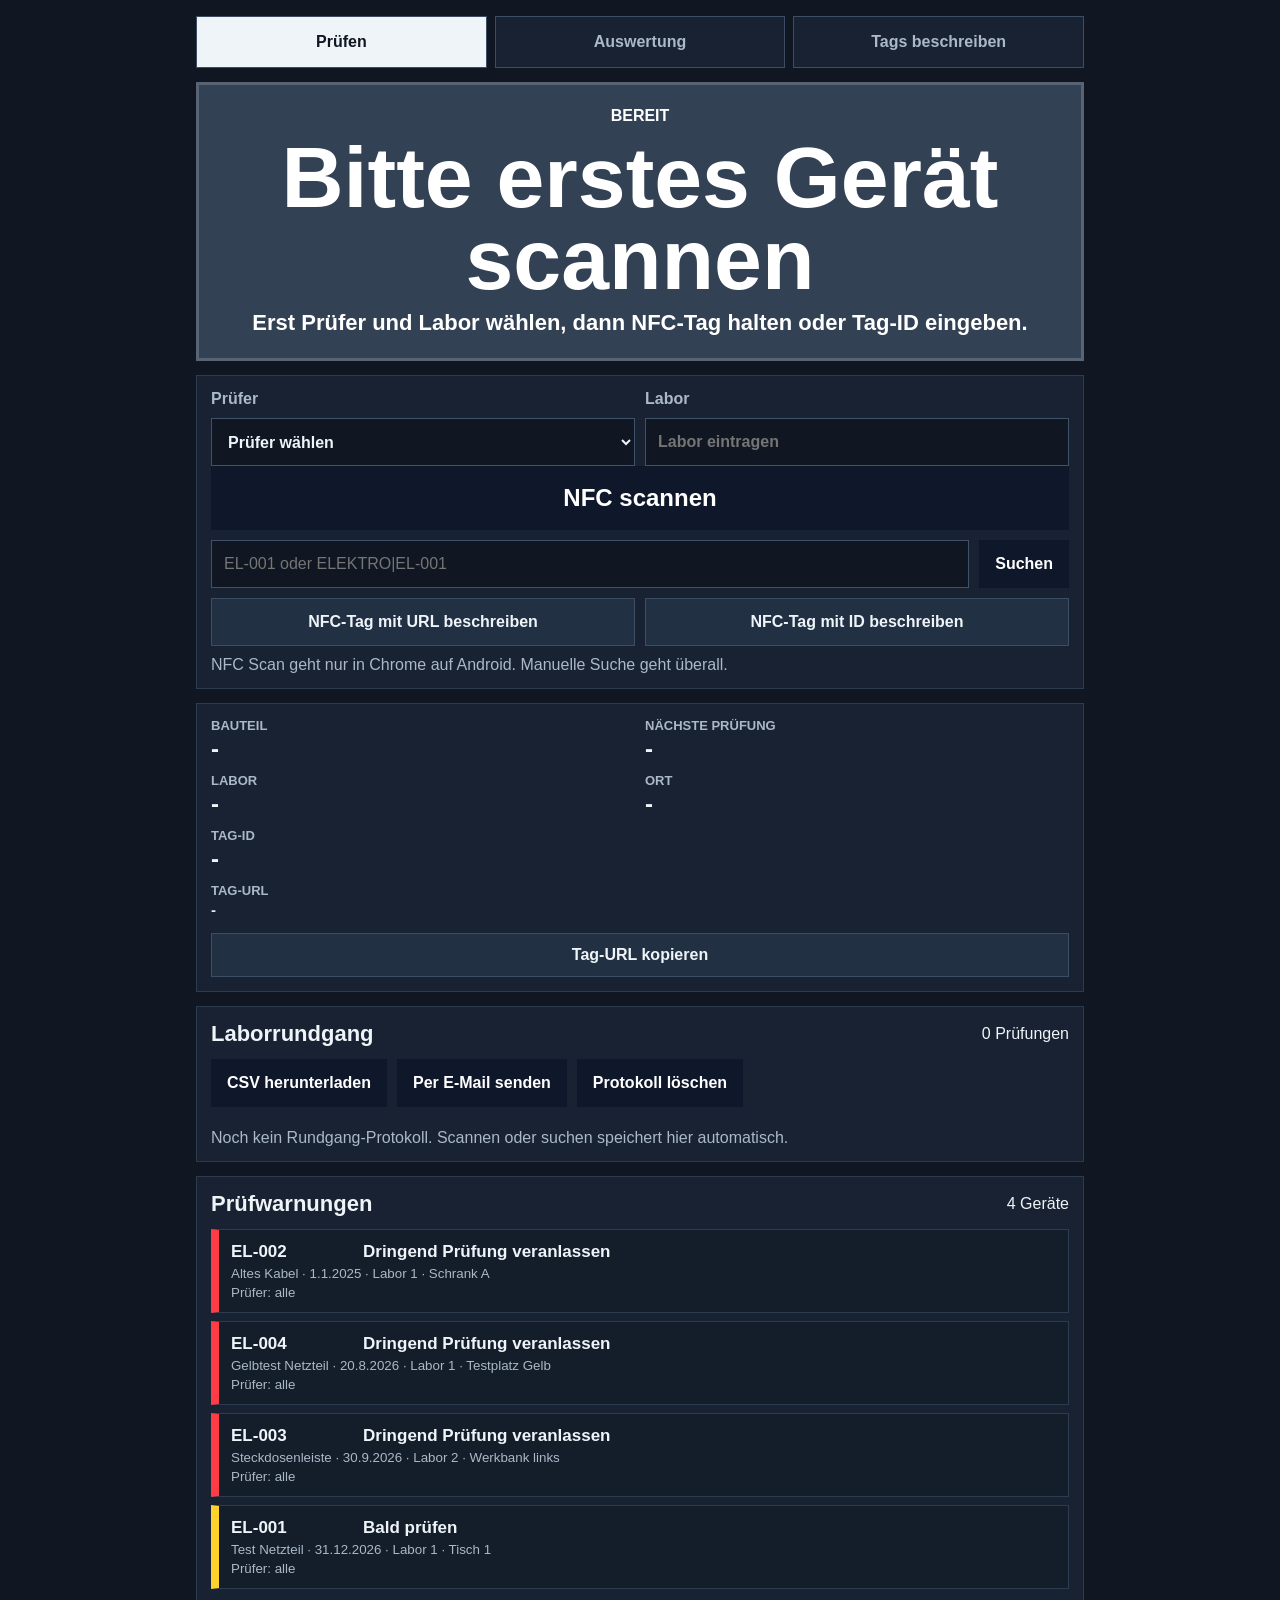
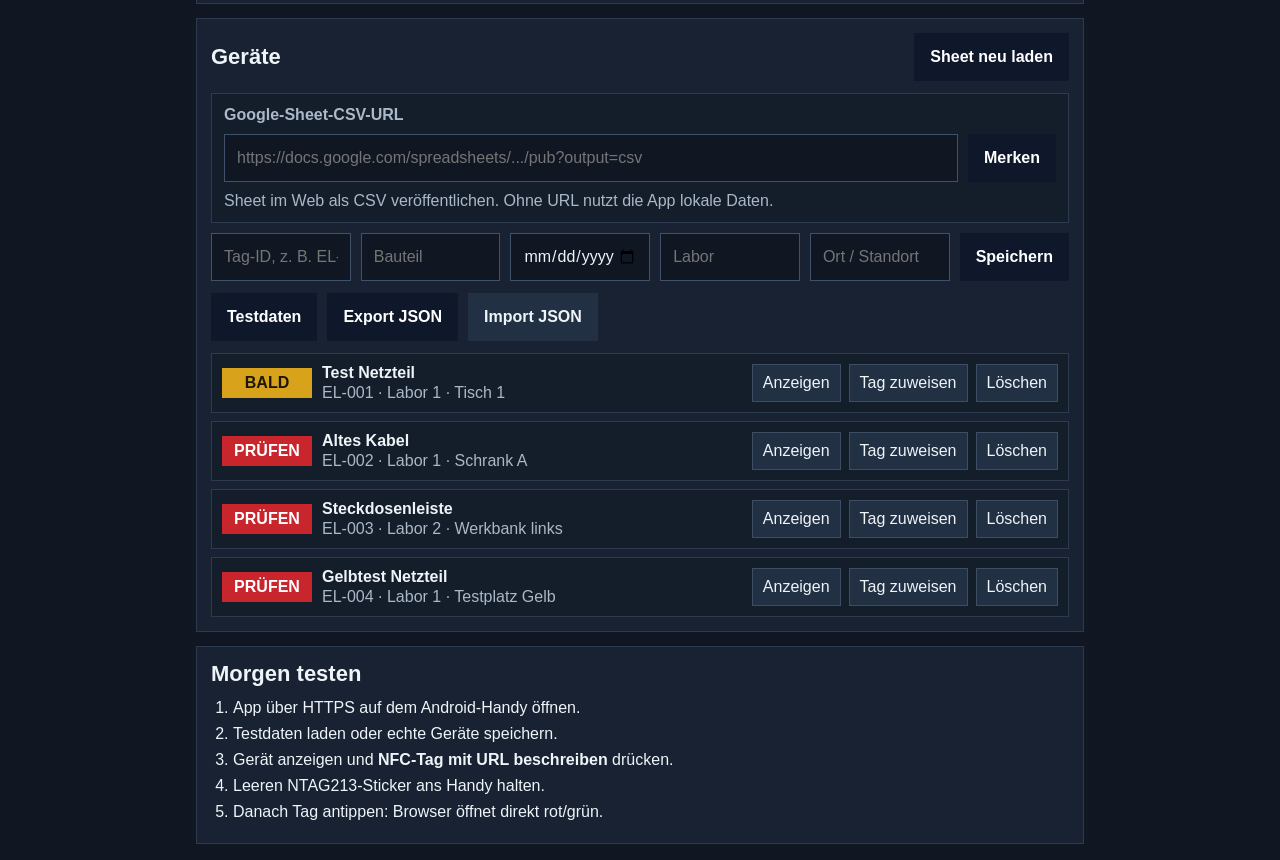
==== commit e0c6c4ba: "Require round inspector and lab before scanning" ====
--- a/standalone.html
+++ b/standalone.html
@@ -162,14 +162,20 @@
 .manual-search,
 .write-actions,
 .inspector-field,
+.round-fields,
 form {
   display: grid;
   gap: 10px;
   margin-top: 10px;
 }
 
-.inspector-field {
+.inspector-field,
+.round-fields {
   margin-top: 0;
+}
+
+.round-fields {
+  grid-template-columns: repeat(2, minmax(0, 1fr));
 }
 
 .manual-search {
@@ -250,6 +256,10 @@
   max-width: 100%;
   overflow-x: auto;
   margin-top: 14px;
+}
+
+.report-paste-field {
+  margin-top: 18px;
 }
 
 .report-table {
@@ -537,6 +547,9 @@
 
   .manual-search,
   .write-actions,
+  .round-fields,
+  .data-actions,
+  .report-summary,
   form,
   .writer-form,
   dl,
@@ -560,6 +573,20 @@
 
   .row-actions button {
     flex: 1;
+  }
+
+  .mode-tabs {
+    gap: 6px;
+  }
+
+  .mode-tabs button,
+  .data-actions button {
+    min-width: 0;
+    padding: 0 8px;
+  }
+
+  .report-table {
+    min-width: 860px;
   }
 }
 
@@ -578,17 +605,10 @@
           <h2>Rundgang auswerten</h2>
           <span id="reportCount">0 Einträge</span>
         </div>
-        <label>
-          Mailinhalt einfügen (optional)
-          <textarea id="reportInput" placeholder="Mailinhalt aus dem DGUV Tool hier einfügen..."></textarea>
-        </label>
         <div class="data-actions">
-          <button id="reportUseCurrentButton" type="button">Aktuellen Rundgang übernehmen</button>
-          <button id="reportAnalyzeButton" type="button">Auswerten</button>
+          <button id="reportUseCurrentButton" type="button">Aktualisieren</button>
           <button id="reportResetButton" type="button">Neuer Rundgang</button>
-          <button id="reportMailButton" type="button">Bericht per E-Mail</button>
-          <button id="reportHtmlButton" type="button">Bericht für Teams herunterladen</button>
-          <button id="reportCsvButton" type="button">CSV herunterladen</button>
+          <button id="reportPngButton" type="button">PNG herunterladen</button>
         </div>
         <div class="report-summary" id="reportSummary">
           <div class="report-card valid"><span>Geprüft und iO</span><strong id="reportOk">0</strong></div>
@@ -614,6 +634,16 @@
             </thead>
             <tbody id="reportRows"></tbody>
           </table>
+        </div>
+        <label class="report-paste-field">
+          Mailinhalt einfügen (optional)
+          <textarea id="reportInput" placeholder="Mailinhalt aus dem DGUV Tool hier einfügen..."></textarea>
+        </label>
+        <div class="data-actions report-extra-actions">
+          <button id="reportAnalyzeButton" type="button">Mailtext auswerten</button>
+          <button id="reportMailButton" type="button">Bericht per E-Mail</button>
+          <button id="reportHtmlButton" type="button">HTML für Teams</button>
+          <button id="reportCsvButton" type="button">CSV</button>
         </div>
       </section>
 
@@ -675,13 +705,20 @@
       </section>
 
       <section class="controls check-view" aria-label="Scan und Suche">
-        <label class="inspector-field" for="inspectorInput">
-          Prüfer
-          <select id="inspectorInput">
-            <option value="Peschel">Peschel</option>
-            <option value="Kittelmann">Kittelmann</option>
-          </select>
-        </label>
+        <div class="round-fields">
+          <label class="inspector-field" for="inspectorInput">
+            Prüfer
+            <select id="inspectorInput" required>
+              <option value="">Prüfer wählen</option>
+              <option value="Peschel">Peschel</option>
+              <option value="Kittelmann">Kittelmann</option>
+            </select>
+          </label>
+          <label class="inspector-field" for="roundLabInput">
+            Labor
+            <input id="roundLabInput" autocomplete="organization" placeholder="Labor eintragen" required />
+          </label>
+        </div>
         <button class="primary" id="scanButton" type="button">NFC scannen</button>
         <div class="manual-search">
           <input id="tagInput" autocomplete="off" placeholder="EL-001 oder ELEKTRO|EL-001" />
@@ -793,6 +830,7 @@
 const SHEET_URL_KEY = "dguv-nfc-sheet-url-v1";
 const WALK_LOG_KEY = "dguv-nfc-walk-log-v1";
 const INSPECTOR_KEY = "dguv-nfc-inspector-v1";
+const ROUND_LAB_KEY = "dguv-nfc-round-lab-v1";
 const WRITER_KEY = "dguv-nfc-writer-v1";
 const PUBLIC_APP_URL = "https://peschii.github.io/dguv-nfc-check/";
 const DEFAULT_DEVICES = [
@@ -823,6 +861,7 @@
   statusSubline: document.getElementById("statusSubline"),
   scanButton: document.getElementById("scanButton"),
   inspectorInput: document.getElementById("inspectorInput"),
+  roundLabInput: document.getElementById("roundLabInput"),
   writeUrlButton: document.getElementById("writeUrlButton"),
   writeTextButton: document.getElementById("writeTextButton"),
   searchButton: document.getElementById("searchButton"),
@@ -862,6 +901,7 @@
   reportMailButton: document.getElementById("reportMailButton"),
   reportHtmlButton: document.getElementById("reportHtmlButton"),
   reportCsvButton: document.getElementById("reportCsvButton"),
+  reportPngButton: document.getElementById("reportPngButton"),
   reportCount: document.getElementById("reportCount"),
   reportOk: document.getElementById("reportOk"),
   reportSoon: document.getElementById("reportSoon"),
@@ -901,6 +941,7 @@
 function init() {
   els.sheetUrlInput.value = localStorage.getItem(SHEET_URL_KEY) || "";
   els.inspectorInput.value = localStorage.getItem(INSPECTOR_KEY) || "";
+  els.roundLabInput.value = localStorage.getItem(ROUND_LAB_KEY) || "";
   loadWriterDefaults();
 
   if (!("NDEFReader" in window)) {
@@ -934,6 +975,9 @@
   els.inspectorInput.addEventListener("input", () => {
     localStorage.setItem(INSPECTOR_KEY, els.inspectorInput.value.trim());
     renderWarnings();
+  });
+  els.roundLabInput.addEventListener("input", () => {
+    localStorage.setItem(ROUND_LAB_KEY, els.roundLabInput.value.trim());
   });
   els.tagInput.addEventListener("keydown", (event) => {
     if (event.key === "Enter") findAndShow(els.tagInput.value);
@@ -954,6 +998,7 @@
   els.reportMailButton.addEventListener("click", emailReport);
   els.reportHtmlButton.addEventListener("click", downloadReportHtml);
   els.reportCsvButton.addEventListener("click", downloadReportCsv);
+  els.reportPngButton.addEventListener("click", downloadReportPng);
   els.connectUsbButton.addEventListener("click", connectUsbNfc);
   els.writerForm.addEventListener("submit", writePreparedTag);
   els.savePreparedButton.addEventListener("click", () => savePreparedDevice(true));
@@ -1176,6 +1221,7 @@
     const uid = data.uid || "ohne UID";
     const raw = String(data.data || "").trim();
     const tag = normalizeTag(raw);
+    const payload = raw.includes("?") ? raw : tag;
     const known = raw ? ` · Inhalt: ${raw}` : " · leer oder nicht lesbar";
     const changed = uid !== lastPcscUid || raw !== lastPcscData;
     lastPcscUid = uid;
@@ -1186,7 +1232,7 @@
       : `Tag erkannt: ${uid}${known}. Neuer/leer Tag kann beschrieben werden.`;
     els.writerHint.textContent = message;
     els.nfcHint.textContent = message;
-    if (tag && changed) applyDetectedLocalTag(tag);
+    if (tag && changed) applyDetectedLocalTag(payload);
   } catch {
     if (lastPcscUid) {
       lastPcscUid = "";
@@ -1200,10 +1246,11 @@
   }
 }
 function applyDetectedLocalTag(tag) {
-  els.tagInput.value = tag;
-  state.currentTag = tag;
+  const tagId = normalizeTag(tag);
+  els.tagInput.value = tagId;
+  state.currentTag = tagId;
   if (!els.writerPart.value.trim()) {
-    els.writerTag.value = tag;
+    els.writerTag.value = tagId;
     saveWriterDefaults();
     renderWriterPreview();
   }
@@ -1253,6 +1300,8 @@
 }
 
 async function scanNfc() {
+  if (!requireRoundInfo()) return;
+
   if (!("NDEFReader" in window)) {
     showUnknown("Kein NFC", "Nicht unterstützt", "Bitte Chrome auf Android verwenden.");
     return;
@@ -1318,6 +1367,7 @@
   let tag = normalizeTag(input);
   els.tagInput.value = tag;
   state.currentTag = tag;
+  if (shouldLog && !requireRoundInfo()) return;
   let device = deviceFromTagPayload(input);
   if (!device) {
     device = state.devices.find((item) => normalizeTag(item.tagId) === tag);
@@ -1385,8 +1435,18 @@
   els.statusPanel.className = "status-panel start";
   els.statusKicker.textContent = "Bereit";
   els.statusText.textContent = "Bitte erstes Gerät scannen";
-  els.statusSubline.textContent = "NFC-Tag halten oder Tag-ID eingeben.";
+  els.statusSubline.textContent = "Erst Prüfer und Labor wählen, dann NFC-Tag halten oder Tag-ID eingeben.";
   setDetails({});
+}
+
+function requireRoundInfo() {
+  const missing = [];
+  if (!els.inspectorInput.value.trim()) missing.push("Prüfer");
+  if (!els.roundLabInput.value.trim()) missing.push("Labor");
+  if (!missing.length) return true;
+  showUnknown("Rundgang starten", `${missing.join(" und ")} fehlt`, "Bitte oben eintragen, dann erneut scannen oder suchen.");
+  setDetails({});
+  return false;
 }
 
 function setDetails(device = {}) {
@@ -1707,6 +1767,7 @@
 
 function logWalkCheck(entry) {
   const now = new Date();
+  const roundLab = els.roundLabInput.value.trim();
   const row = {
     time: now.toISOString(),
     localTime: now.toLocaleString("de-DE"),
@@ -1716,16 +1777,18 @@
     status: entry.status || "Unbekannt",
     part: entry.part || "",
     nextCheck: entry.nextCheck || "",
-    lab: entry.lab || "",
+    lab: roundLab || entry.lab || "",
     place: entry.place || "",
   };
 
-  state.walkLog = [row, ...state.walkLog].slice(0, 500);
+  state.walkLog = dedupeWalkRows([row, ...state.walkLog]).slice(0, 500);
   persistWalkLog();
   renderWalkLog();
+  if (!els.reportPage.classList.contains("view-hidden")) useCurrentWalkLogForReport();
 }
 
 function renderWalkLog() {
+  state.walkLog = dedupeWalkRows(state.walkLog);
   els.walkLogCount.textContent = `${state.walkLog.length} Prüfungen`;
   els.walkLogList.innerHTML = "";
 
@@ -1748,6 +1811,7 @@
 }
 
 function buildWalkLogCsv() {
+  state.walkLog = dedupeWalkRows(state.walkLog);
   const stats = getWalkLogStats();
   const rows = [
     ["DGUV Laborrundgang"],
@@ -1778,7 +1842,7 @@
 }
 
 function getWalkLogStats() {
-  return state.walkLog.reduce(
+  return dedupeWalkRows(state.walkLog).reduce(
     (stats, row) => {
       const status = row.status || "Unbekannt";
       if (status === "Geprüft und iO") stats.valid += 1;
@@ -1854,11 +1918,12 @@
 }
 
 function analyzeReportInput() {
-  reportRows = parseReportText(els.reportInput.value);
+  reportRows = dedupeWalkRows(parseReportText(els.reportInput.value));
   renderReport();
 }
 
 function useCurrentWalkLogForReport() {
+  state.walkLog = dedupeWalkRows(state.walkLog);
   reportRows = [...state.walkLog];
   renderReport();
 }
@@ -1914,7 +1979,20 @@
   return cells;
 }
 
+function dedupeWalkRows(rows) {
+  const seen = new Set();
+  const cleaned = [];
+  for (const row of rows || []) {
+    const key = normalizeKnownTagPrefix(normalizeTag(row.tagId));
+    if (!key || seen.has(key)) continue;
+    seen.add(key);
+    cleaned.push({ ...row, tagId: key });
+  }
+  return cleaned;
+}
+
 function renderReport() {
+  reportRows = dedupeWalkRows(reportRows);
   const stats = getRowsStats(reportRows);
   els.reportOk.textContent = stats.valid;
   els.reportSoon.textContent = stats.soon;
@@ -1941,7 +2019,7 @@
 }
 
 function getRowsStats(rows) {
-  return rows.reduce(
+  return dedupeWalkRows(rows).reduce(
     (stats, row) => {
       if (row.status === "Geprüft und iO") stats.valid += 1;
       else if (row.status === "Bald prüfen") stats.soon += 1;
@@ -2021,6 +2099,119 @@
   downloadBlob(`dguv-auswertung-${new Date().toISOString().slice(0, 10)}.html`, html, "text/html;charset=utf-8");
 }
 
+async function downloadReportPng() {
+  if (els.reportInput.value.trim()) analyzeReportInput();
+  else if (!reportRows.length) useCurrentWalkLogForReport();
+  if (!reportRows.length) {
+    els.reportCount.textContent = "Kein Rundgang für PNG";
+    return;
+  }
+  const stats = getRowsStats(reportRows);
+  const inspectors = summarizeReportField("inspector");
+  const labs = summarizeReportField("lab");
+  const canvas = document.createElement("canvas");
+  canvas.width = 1200;
+  canvas.height = 780;
+  const ctx = canvas.getContext("2d");
+  ctx.fillStyle = "#101722";
+  ctx.fillRect(0, 0, canvas.width, canvas.height);
+  ctx.fillStyle = "#ffffff";
+  ctx.font = "bold 44px Arial";
+  ctx.fillText("DGUV Rundgang Auswertung", 60, 76);
+  ctx.font = "24px Arial";
+  ctx.fillStyle = "#cbd5e1";
+  ctx.fillText(`Erstellt am ${new Date().toLocaleString("de-DE")}`, 60, 116);
+  ctx.fillText(`Prüfer: ${inspectors}`, 60, 150);
+  ctx.fillText(`Labor: ${labs}`, 60, 184);
+
+  const cards = [
+    ["Geprüft und iO", stats.valid, "#16a34a"],
+    ["Bald prüfen", stats.soon, "#facc15"],
+    ["Dringend Prüfung", stats.invalid, "#dc2626"],
+    ["Unbekannt", stats.unknown, "#ec4899"],
+    ["Gesamt", stats.total, "#60a5fa"],
+  ];
+  cards.forEach(([label, value, color], index) => {
+    const x = 60 + index * 220;
+    const y = 230;
+    ctx.fillStyle = "#182232";
+    ctx.fillRect(x, y, 190, 170);
+    ctx.fillStyle = color;
+    ctx.fillRect(x, y, 190, 12);
+    ctx.fillStyle = "#ffffff";
+    ctx.font = "bold 22px Arial";
+    wrapCanvasText(ctx, label, x + 16, y + 48, 158, 26);
+    ctx.font = "bold 64px Arial";
+    ctx.fillText(String(value), x + 16, y + 138);
+  });
+
+  ctx.fillStyle = "#ffffff";
+  ctx.font = "bold 28px Arial";
+  ctx.fillText("Protokoll", 60, 470);
+  ctx.font = "20px Arial";
+  ctx.fillStyle = "#cbd5e1";
+  const previewRows = reportRows.slice(0, 8);
+  previewRows.forEach((row, index) => {
+    const y = 510 + index * 30;
+    ctx.fillText(`${row.tagId || "-"} · ${row.status || "-"} · ${row.part || "-"} · ${row.nextCheck || "-"}`, 60, y);
+  });
+  if (reportRows.length > previewRows.length) {
+    ctx.fillText(`... plus ${reportRows.length - previewRows.length} weitere`, 60, 510 + previewRows.length * 30);
+  }
+
+  const blob = await new Promise((resolve) => canvas.toBlob(resolve, "image/png"));
+  if (!blob) {
+    els.reportCount.textContent = "PNG konnte nicht erstellt werden";
+    return;
+  }
+  const filename = `dguv-auswertung-${new Date().toISOString().slice(0, 10)}.png`;
+  const file = new File([blob], filename, { type: "image/png" });
+  if (navigator.canShare && navigator.canShare({ files: [file] }) && navigator.share) {
+    try {
+      await navigator.share({
+        title: "DGUV Rundgang Auswertung",
+        text: "DGUV Rundgang Auswertung",
+        files: [file],
+      });
+      return;
+    } catch {
+      // Fallback to download/open below.
+    }
+  }
+  const url = URL.createObjectURL(blob);
+  const link = document.createElement("a");
+  link.href = url;
+  link.download = filename;
+  document.body.appendChild(link);
+  link.click();
+  link.remove();
+  setTimeout(() => URL.revokeObjectURL(url), 1000);
+  els.reportCount.textContent = "PNG erstellt";
+}
+
+function summarizeReportField(field) {
+  const values = [...new Set(reportRows.map((row) => String(row[field] || "").trim()).filter(Boolean))];
+  if (!values.length) return "-";
+  if (values.length <= 3) return values.join(", ");
+  return `${values.slice(0, 3).join(", ")} + ${values.length - 3} weitere`;
+}
+
+function wrapCanvasText(ctx, text, x, y, maxWidth, lineHeight) {
+  const words = String(text).split(" ");
+  let line = "";
+  for (const word of words) {
+    const testLine = line ? `${line} ${word}` : word;
+    if (ctx.measureText(testLine).width > maxWidth && line) {
+      ctx.fillText(line, x, y);
+      line = word;
+      y += lineHeight;
+    } else {
+      line = testLine;
+    }
+  }
+  if (line) ctx.fillText(line, x, y);
+}
+
 function buildRowsCsv(rows) {
   const data = [
     ["Zeit", "Prüfer", "Quelle", "Tag-ID", "Ergebnis", "Gerätename", "Fälligkeitsdatum", "Labor", "Ort"],
@@ -2183,7 +2374,7 @@
   try {
     const raw = localStorage.getItem(WALK_LOG_KEY);
     const parsed = raw ? JSON.parse(raw) : [];
-    return Array.isArray(parsed) ? parsed : [];
+    return Array.isArray(parsed) ? dedupeWalkRows(parsed) : [];
   } catch {
     return [];
   }
